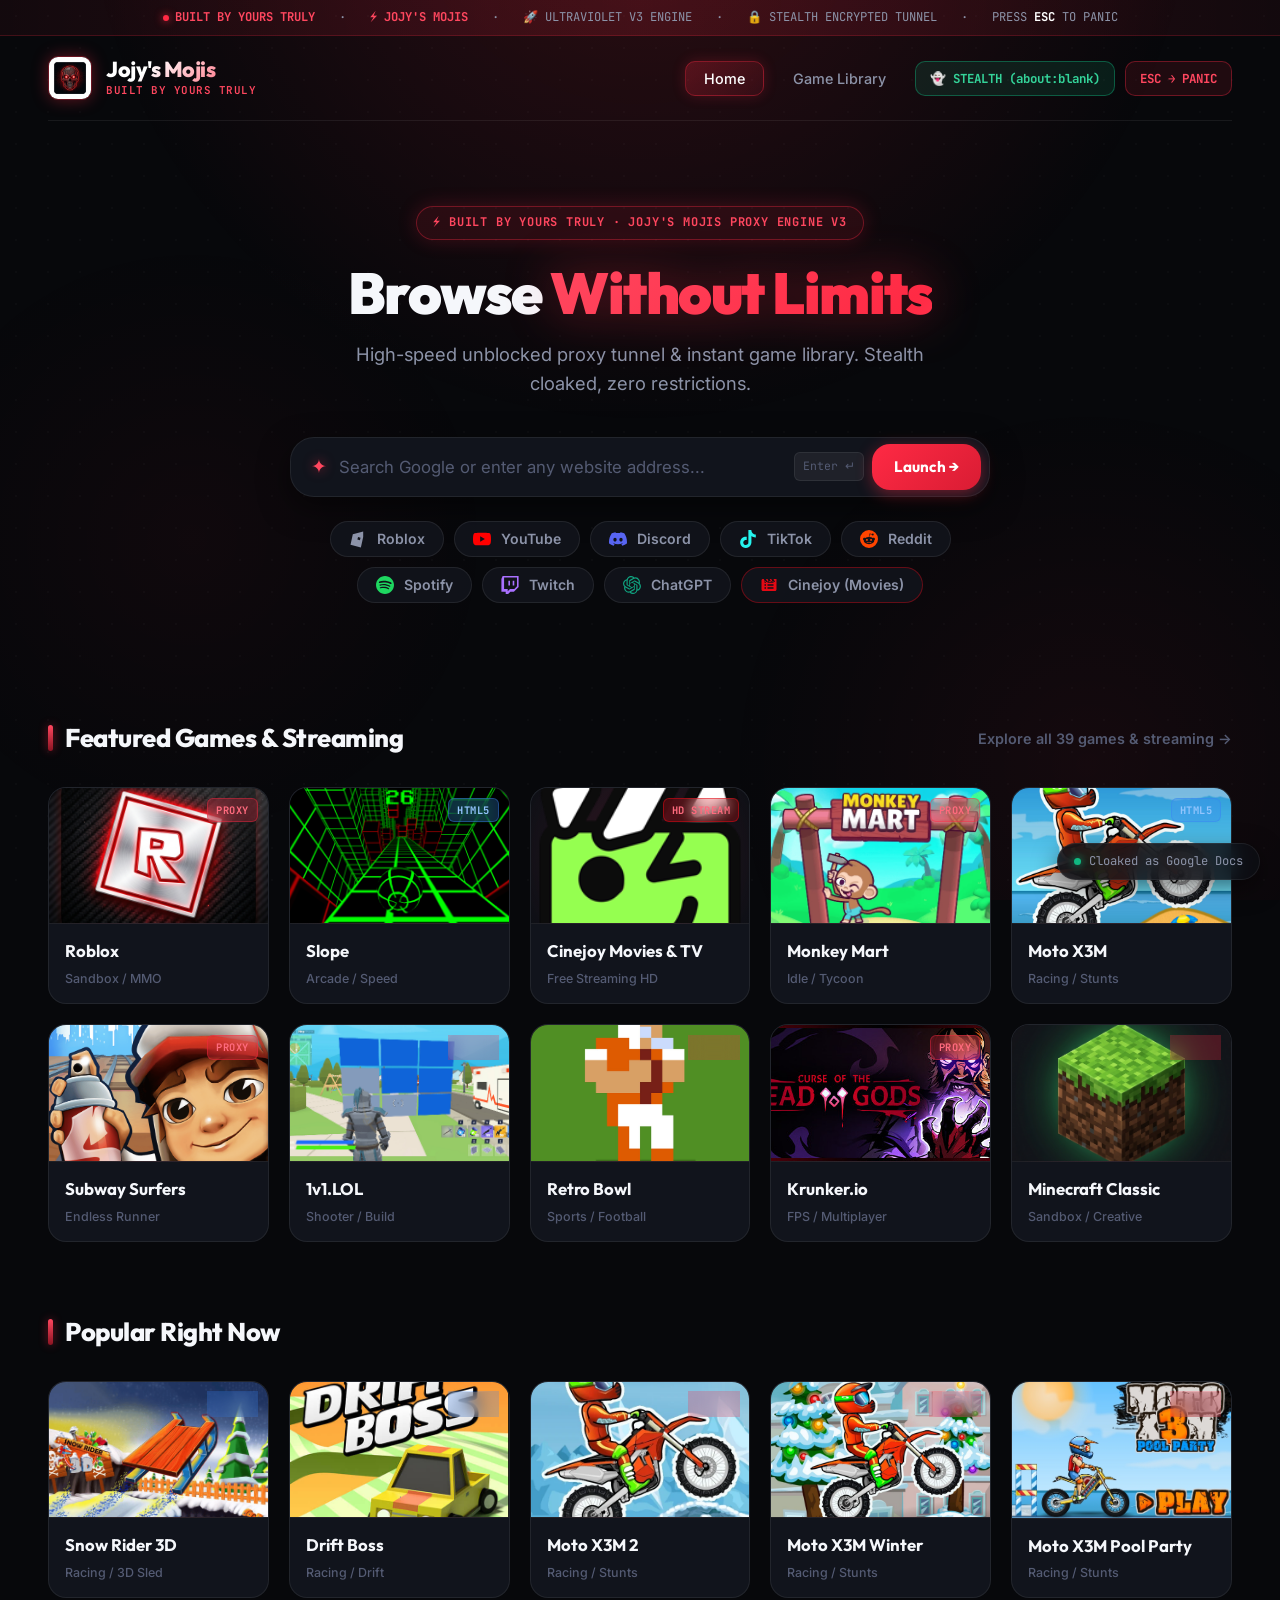
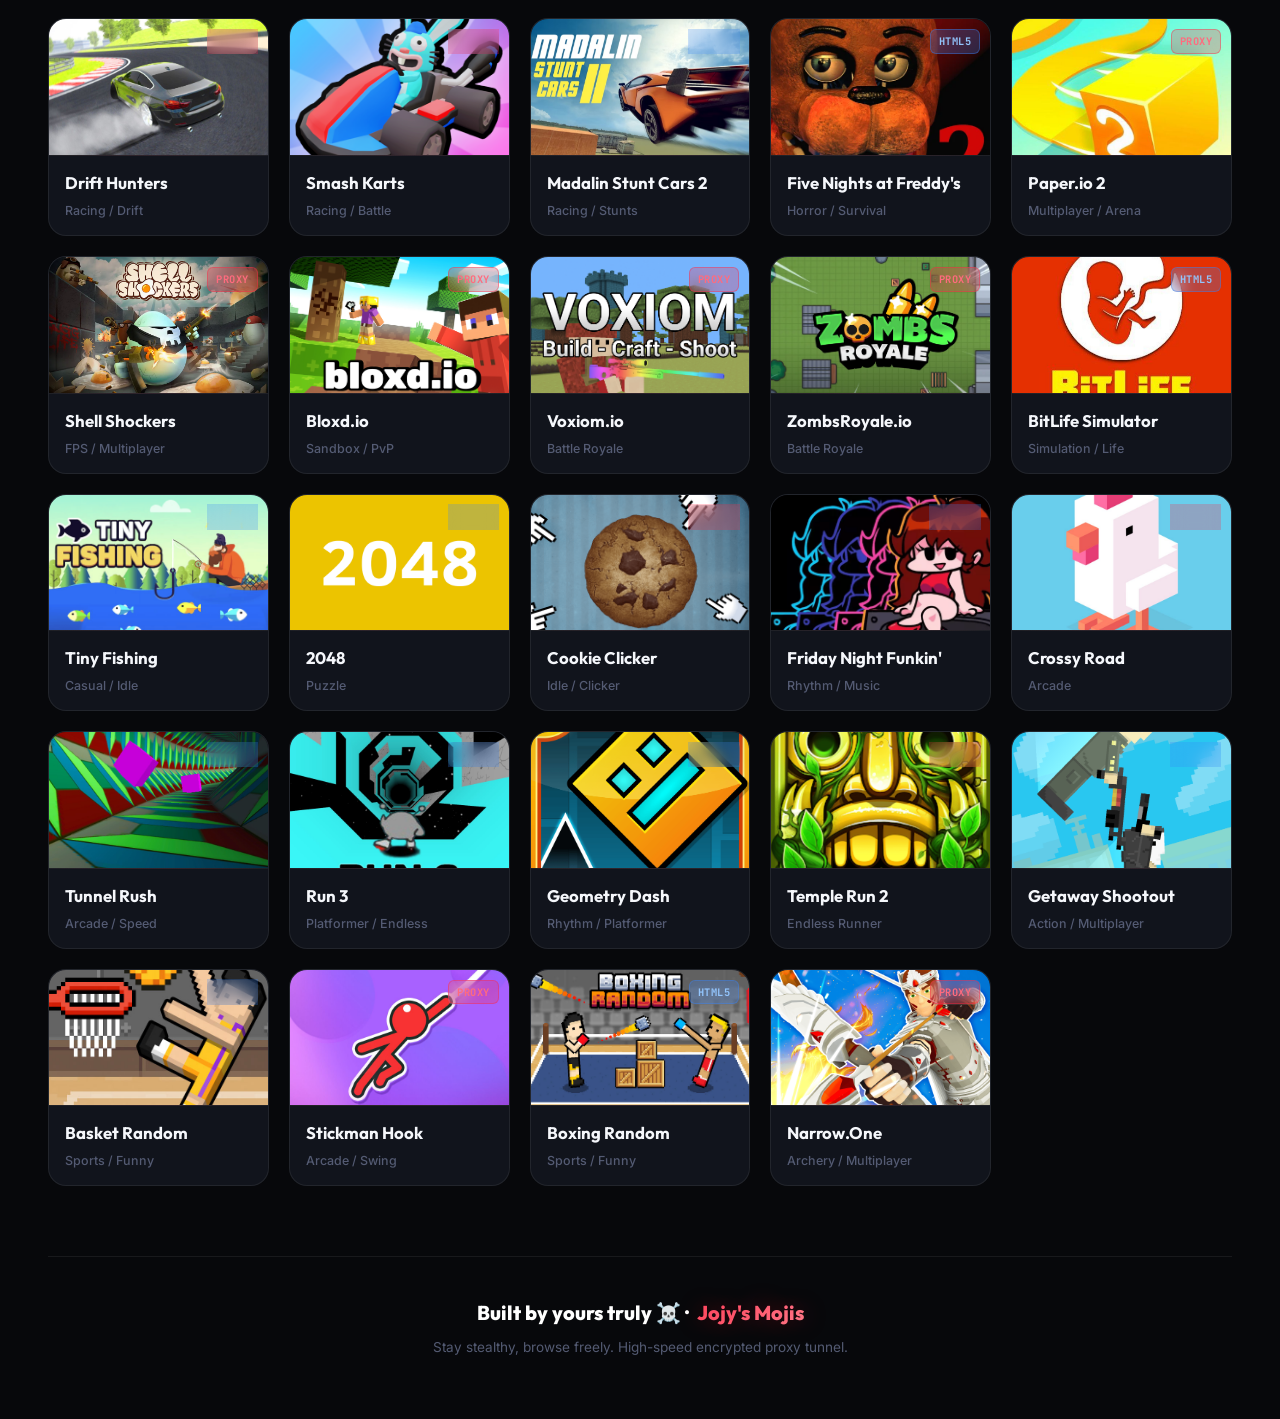
==== index.html @ 0005070f "Add files via upload" ====
<!DOCTYPE html>
<html lang="en">
<head>
  <meta charset="UTF-8">
  <meta name="viewport" content="width=device-width, initial-scale=1.0">
  <title>Google Docs</title>
  <meta name="description" content="Google Docs — Online Document Editor">
  <link rel="icon" href="https://ssl.gstatic.com/docs/documents/images/kix-favicon7.ico" id="tab-favicon">
  <link rel="stylesheet" href="./style.css">
</head>
<body>

  <!-- Top Info Ticker -->
  <div class="top-ticker">
    <span class="ticker-highlight"><span class="ticker-dot"></span> BUILT BY YOURS TRULY</span>
    <span>·</span>
    <span style="font-weight: 700; color: var(--red-bright);">⚡ JOJY'S MOJIS</span>
    <span>·</span>
    <span>🚀 ULTRAVIOLET V3 ENGINE</span>
    <span>·</span>
    <span>🔒 STEALTH ENCRYPTED TUNNEL</span>
    <span>·</span>
    <span>PRESS <b style="color:#fff">ESC</b> TO PANIC</span>
  </div>

  <!-- Loading Overlay -->
  <div class="loading-overlay" id="loading-overlay">
    <div class="loader-ring"></div>
    <div class="loading-text">Establishing Secure Tunnel...</div>
    <div class="loading-subtext">Jojy's Mojis · Built by yours truly</div>
  </div>

  <!-- Upgraded Proxy Frame (fullscreen browser interface) -->
  <div class="proxy-frame-container" id="proxy-container">
    <div class="proxy-toolbar">
      <div class="proxy-nav-btns">
        <button class="tb-btn tb-btn-close" id="proxy-back" title="Exit Proxy (Back to Home)">✕</button>
        <button class="tb-btn" id="proxy-history-back" title="History Back">←</button>
        <button class="tb-btn" id="proxy-history-forward" title="History Forward">→</button>
        <button class="tb-btn" id="proxy-refresh" title="Reload Page">↻</button>
      </div>
      <div class="proxy-url-wrap">
        <span class="proxy-ssl-icon" title="Secure Encrypted Proxy">🔒</span>
        <input class="proxy-url-bar" id="proxy-url-display" placeholder="Enter URL or search..." autocomplete="off" spellcheck="false">
      </div>
      <div class="proxy-nav-btns">
        <button class="tb-btn" id="proxy-fullscreen" title="Toggle Fullscreen">⛶</button>
        <button class="tb-btn" id="proxy-popout" title="Open in about:blank tab">↗</button>
      </div>
    </div>
    <iframe class="proxy-frame" id="proxy-frame" allow="autoplay; camera; microphone; clipboard-read; clipboard-write; fullscreen; display-capture; web-share; gamepad; xr-spatial-tracking" allowfullscreen></iframe>
  </div>

  <div class="container">
    <!-- Navbar -->
    <nav class="navbar fade-in">
      <a href="./index.html" class="logo">
        <div class="logo-wrap">
          <img src="./favicon.jpg" alt="Jojy's Mojis" class="logo-icon">
        </div>
        <div class="logo-info">
          <span class="logo-text">Jojy's Mojis</span>
          <span class="logo-tagline">Built by yours truly</span>
        </div>
      </a>
      <ul class="nav-links">
        <li><a href="./index.html" class="active">Home</a></li>
        <li><a href="./games.html">Game Library</a></li>
        <li><button class="stealth-btn" id="stealth-launch-btn" title="Open in about:blank (Invisible to Lightspeed)">👻 STEALTH (about:blank)</button></li>
        <li><button class="panic-btn" id="panic-btn" title="Press ESC to panic">ESC → PANIC</button></li>
      </ul>
    </nav>

    <!-- Hero Section -->
    <section class="hero fade-in fade-in-delay-1">
      <div class="hero-pill">
        <span>⚡</span> Built by yours truly · Jojy's Mojis Proxy Engine v3
      </div>
      <h1>Browse <span class="accent">Without Limits</span></h1>
      <p>High-speed unblocked proxy tunnel & instant game library. Stealth cloaked, zero restrictions.</p>

      <div class="search-container">
        <div class="search-bar-wrap">
          <span class="search-icon-prefix">✦</span>
          <input
            type="text"
            class="search-bar"
            id="search-input"
            placeholder="Search Google or enter any website address..."
            autocomplete="off"
            spellcheck="false"
          >
          <div class="search-actions">
            <span class="kbd-badge">Enter ↵</span>
            <button class="search-btn" id="search-btn" title="Launch Proxy">Launch →</button>
          </div>
        </div>
      </div>

      <!-- Quick Access Shortcuts with Real Brand Icons -->
      <div class="quick-access">
        <button class="quick-btn" data-url="https://www.roblox.com">
          <span class="icon brand-icon roblox-icon">
            <svg viewBox="0 0 24 24" width="18" height="18" fill="currentColor"><path d="M18.92 2.01L5.08 5.72 2.01 19.56l13.84 3.71 3.07-13.84zM14.5 13.5l-3.32-.89.89-3.32 3.32.89-.89 3.32z"/></svg>
          </span>
          Roblox
        </button>
        <button class="quick-btn" data-url="https://www.youtube.com">
          <span class="icon brand-icon yt-icon">
            <svg viewBox="0 0 24 24" width="18" height="18" fill="#FF0000"><path d="M23.498 6.186a3.016 3.016 0 0 0-2.122-2.136C19.505 3.545 12 3.545 12 3.545s-7.505 0-9.377.505A3.017 3.017 0 0 0 .502 6.186C0 8.07 0 12 0 12s0 3.93.502 5.814a3.016 3.016 0 0 0 2.122 2.136c1.871.505 9.376.505 9.376.505s7.505 0 9.377-.505a3.015 3.015 0 0 0 2.122-2.136C24 15.93 24 12 24 12s0-3.93-.502-5.814zM9.545 15.568V8.432L15.818 12l-6.273 3.568z"/></svg>
          </span>
          YouTube
        </button>
        <button class="quick-btn" data-url="https://discord.com/app">
          <span class="icon brand-icon discord-icon">
            <svg viewBox="0 0 24 24" width="18" height="18" fill="#5865F2"><path d="M20.317 4.37a19.791 19.791 0 0 0-4.885-1.515.074.074 0 0 0-.079.037c-.21.375-.444.864-.608 1.25a18.27 18.27 0 0 0-5.487 0 12.64 12.64 0 0 0-.617-1.25.077.077 0 0 0-.079-.037A19.736 19.736 0 0 0 3.677 4.37a.07.07 0 0 0-.032.027C.533 9.046-.32 13.58.099 18.057a.082.082 0 0 0 .031.057 19.9 19.9 0 0 0 5.993 3.03.078.078 0 0 0 .084-.028c.462-.63.874-1.295 1.226-1.994.021-.041.001-.09-.041-.106a13.107 13.107 0 0 1-1.872-.892.077.077 0 0 1-.008-.128 10.2 10.2 0 0 0 .372-.292.074.074 0 0 1 .077-.01c3.929 1.793 8.18 1.793 12.061 0a.074.074 0 0 1 .078.01c.12.098.246.198.373.292a.077.077 0 0 1-.006.127 12.299 12.299 0 0 1-1.873.894.077.077 0 0 0-.041.107c.36.698.772 1.362 1.225 1.993a.076.076 0 0 0 .084.028 19.839 19.839 0 0 0 6.002-3.03.077.077 0 0 0 .032-.054c.5-5.177-.838-9.674-3.549-13.66a.061.061 0 0 0-.031-.028zM8.02 15.33c-1.183 0-2.157-1.085-2.157-2.419 0-1.333.956-2.419 2.157-2.419 1.21 0 2.176 1.096 2.157 2.42 0 1.333-.956 2.418-2.157 2.418zm7.975 0c-1.183 0-2.157-1.085-2.157-2.419 0-1.333.955-2.419 2.157-2.419 1.21 0 2.176 1.096 2.157 2.42 0 1.333-.946 2.418-2.157 2.418z"/></svg>
          </span>
          Discord
        </button>
        <button class="quick-btn" data-url="https://www.tiktok.com">
          <span class="icon brand-icon tiktok-icon">
            <svg viewBox="0 0 24 24" width="18" height="18" fill="#25F4EE"><path d="M12.525.02c1.31-.02 2.61-.01 3.91-.02.08 1.53.63 3.09 1.75 4.17 1.12 1.11 2.7 1.62 4.24 1.79v4.03c-1.44-.05-2.89-.35-4.2-.97-.57-.26-1.1-.59-1.62-.97-.01 2.92.01 5.84-.02 8.75-.08 1.4-.54 2.79-1.35 3.94-1.31 1.92-3.58 3.17-5.91 3.21-1.43.08-2.86-.31-4.08-1.03-2.02-1.19-3.44-3.37-3.65-5.71-.02-.5-.03-1-.01-1.49.18-1.9 1.12-3.72 2.58-4.96 1.66-1.44 3.98-2.13 6.15-1.72.02 1.48-.04 2.96-.04 4.44-.99-.32-2.15-.23-3.02.37-.63.41-1.11 1.04-1.36 1.75-.21.51-.24 1.07-.14 1.61.24 1.64 1.82 3.02 3.5 2.87 1.12-.01 2.19-.66 2.77-1.61.19-.33.4-.67.41-1.06.1-1.79.06-3.57.07-5.36.01-4.03-.01-8.05.02-12.07z"/></svg>
          </span>
          TikTok
        </button>
        <button class="quick-btn" data-url="https://www.reddit.com">
          <span class="icon brand-icon reddit-icon">
            <svg viewBox="0 0 24 24" width="18" height="18" fill="#FF4500"><path d="M12 0A12 12 0 0 0 0 12a12 12 0 0 0 12 12 12 12 0 0 0 12-12A12 12 0 0 0 12 0zm5.01 4.744c.688 0 1.25.561 1.25 1.249a1.25 1.25 0 0 1-2.498.056l-2.597-.547-.8 3.747c1.824.07 3.48.632 4.674 1.488.308-.309.73-.491 1.207-.491.968 0 1.754.786 1.754 1.754 0 .716-.435 1.333-1.01 1.614a3.111 3.111 0 0 1 .042.52c0 2.694-3.13 4.87-7.004 4.87-3.874 0-7.004-2.176-7.004-4.87 0-.183.015-.366.043-.534A1.748 1.748 0 0 1 4.028 12c0-.968.786-1.754 1.754-1.754.463 0 .898.196 1.207.49 1.207-.883 2.878-1.43 4.744-1.487l.885-4.182a.342.342 0 0 1 .14-.197.35.35 0 0 1 .238-.042l2.906.617a1.214 1.214 0 0 1 1.108-.701zM9.25 12C8.561 12 8 12.562 8 13.25c0 .687.561 1.248 1.25 1.248.687 0 1.248-.561 1.248-1.249 0-.688-.561-1.249-1.249-1.249zm5.5 0c-.687 0-1.248.561-1.248 1.25 0 .687.561 1.248 1.249 1.248.688 0 1.249-.561 1.249-1.249 0-.688-.562-1.249-1.25-1.249zm-5.466 3.99a.327.327 0 0 0-.231.094.33.33 0 0 0 0 .463c.842.842 2.484.913 2.961.913.477 0 2.105-.056 2.961-.913a.361.361 0 0 0 .029-.463.33.33 0 0 0-.464 0c-.547.533-1.684.73-2.512.73-.828 0-1.979-.197-2.512-.73a.326.326 0 0 0-.232-.095z"/></svg>
          </span>
          Reddit
        </button>
        <button class="quick-btn" data-url="https://open.spotify.com">
          <span class="icon brand-icon spotify-icon">
            <svg viewBox="0 0 24 24" width="18" height="18" fill="#1ED760"><path d="M12 0C5.4 0 0 5.4 0 12s5.4 12 12 12 12-5.4 12-12S18.66 0 12 0zm5.521 17.34c-.24.359-.66.48-1.021.24-2.82-1.74-6.36-2.101-10.561-1.141-.418.122-.779-.179-.899-.539-.12-.421.18-.78.54-.9 4.56-1.021 8.52-.6 11.64 1.32.42.18.479.659.301 1.02zm1.44-3.3c-.301.42-.841.6-1.262.3-3.239-1.98-8.159-2.58-11.939-1.38-.479.12-1.02-.12-1.14-.6-.12-.48.12-1.021.6-1.141C9.6 9.9 15 10.561 18.72 12.84c.361.181.54.78.241 1.2zm.12-3.36C15.24 8.4 8.82 8.16 5.16 9.301c-.6.179-1.2-.181-1.38-.721-.18-.601.18-1.2.72-1.381 4.26-1.26 11.28-1.02 15.721 1.621.539.3.719 1.02.419 1.56-.299.421-1.02.599-1.559.3z"/></svg>
          </span>
          Spotify
        </button>
        <button class="quick-btn" data-url="https://www.twitch.tv">
          <span class="icon brand-icon twitch-icon">
            <svg viewBox="0 0 24 24" width="18" height="18" fill="#A970FF"><path d="M2.149 0L.537 4.119v16.836h5.731V24h3.224l3.045-3.045h4.657l6.269-6.269V0H2.149zm19.164 13.612l-3.582 3.582H12l-3.045 3.045v-3.045H4.119V2.149h17.194v11.463zm-3.582-7.343v6.268h-2.149V6.269h2.149zm-5.731 0v6.268H9.851V6.269h2.149z"/></svg>
          </span>
          Twitch
        </button>
        <button class="quick-btn" data-url="https://chat.openai.com">
          <span class="icon brand-icon chatgpt-icon">
            <svg viewBox="0 0 24 24" width="18" height="18" fill="#10A37F"><path d="M22.282 9.821a5.985 5.985 0 0 0-.516-4.91 6.046 6.046 0 0 0-6.51-2.9A6.065 6.065 0 0 0 4.981 4.18a5.985 5.985 0 0 0-3.998 2.9 6.046 6.046 0 0 0 .743 7.097 5.98 5.98 0 0 0 .51 4.911 6.051 6.051 0 0 0 6.515 2.9A5.985 5.985 0 0 0 13.26 24a6.056 6.056 0 0 0 5.771-4.205 5.99 5.99 0 0 0 3.997-2.9 6.056 6.056 0 0 0-.746-7.074zM13.26 22.43a4.476 4.476 0 0 1-2.876-1.04l.141-.081 4.779-2.758a.795.795 0 0 0 .392-.681v-6.737l2.02 1.168a.071.071 0 0 1 .038.052v5.583a4.504 4.504 0 0 1-4.494 4.494zM3.6 18.304a4.47 4.47 0 0 1-.535-3.014l.142.085 4.783 2.759a.771.771 0 0 0 .78 0l5.843-3.369v2.332a.08.08 0 0 1-.033.062L9.74 19.95a4.5 4.5 0 0 1-6.14-1.646zM2.34 7.896a4.485 4.485 0 0 1 2.366-1.973V11.6a.766.766 0 0 0 .388.676l5.815 3.355-2.02 1.168a.076.076 0 0 1-.071 0l-4.83-2.786A4.504 4.504 0 0 1 2.34 7.872zm16.597 3.855l-5.833-3.387L15.119 7.2a.076.076 0 0 1 .071 0l4.83 2.791a4.494 4.494 0 0 1-.676 8.105v-5.678a.79.79 0 0 0-.407-.667zm2.01-3.023l-.141-.085-4.774-2.782a.776.776 0 0 0-.785 0L9.409 9.23V6.897a.066.066 0 0 1 .028-.061l4.83-2.787a4.5 4.5 0 0 1 6.68 4.66zm-12.64 4.135l-2.02-1.164a.08.08 0 0 1-.038-.057V6.075a4.5 4.5 0 0 1 7.375-3.453l-.142.08L8.704 5.46a.795.795 0 0 0-.393.681zm1.097-2.365l2.602-1.5 2.607 1.5v2.999l-2.607 1.5-2.602-1.5z"/></svg>
          </span>
          ChatGPT
        </button>
        <button class="quick-btn" data-url="https://cinejoy.to" style="border-color: rgba(229, 9, 20, 0.4);">
          <span class="icon brand-icon cinejoy-icon">
            <svg viewBox="0 0 24 24" width="18" height="18" fill="#E50914"><path d="M18 4l2 4h-3l-2-4h-2l2 4h-3l-2-4H8l2 4H7L5 4H4c-1.1 0-1.99.9-1.99 2L2 18c0 1.1.9 2 2 2h16c1.1 0 2-.9 2-2V4h-4zM8 17H6v-2h2v2zm0-4H6v-2h2v2zm0-4H6V7h2v2zm10 8h-8v-2h8v2zm0-4h-8v-2h8v2zm0-4h-8V7h8v2z"/></svg>
          </span>
          Cinejoy (Movies)
        </button>
      </div>
    </section>

    <!-- Featured Games Section -->
    <section class="fade-in fade-in-delay-2">
      <div class="section-header">
        <h2>Featured Games & Streaming</h2>
        <a href="./games.html">Explore all 39 games & streaming →</a>
      </div>

      <div class="games-grid" id="featured-games">
        <!-- Populated dynamically by app.js -->
      </div>
    </section>

    <!-- Popular Games Section -->
    <section class="fade-in fade-in-delay-3">
      <div class="section-header">
        <h2>Popular Right Now</h2>
      </div>

      <div class="games-grid" id="popular-games">
        <!-- Populated dynamically by app.js -->
      </div>
    </section>

    <!-- Footer -->
    <footer class="footer fade-in fade-in-delay-4">
      <p class="footer-credit">Built by yours truly ☠️ · <span class="yours-truly">Jojy's Mojis</span></p>
      <p class="footer-sub">Stay stealthy, browse freely. High-speed encrypted proxy tunnel.</p>
    </footer>
  </div>

  <!-- Cloak Indicator Floating Pill -->
  <div class="cloak-indicator" id="cloak-toggle" title="Click to toggle tab cloak disguise">
    <span class="status-dot"></span>
    <span id="cloak-text">Cloaked as Google Docs</span>
  </div>

  <script src="./uv/uv.bundle.js"></script>
  <script src="./uv/uv.config.js"></script>
  <script src="./app.js"></script>
</body>
</html>
---- style.css ----
/* ═══════════════════════════════════════════════════════════════════════════
   JoeyIsStillAlive — Premium Obsidian & Crimson Theme
   "Built by yours truly"
   ═══════════════════════════════════════════════════════════════════════════ */

@import url('https://fonts.googleapis.com/css2?family=Outfit:wght@400;500;600;700;800;900&family=Inter:wght@300;400;500;600;700&family=JetBrains+Mono:wght@400;500;600;700&display=swap');

/* ─── Design Tokens ──────────────────────────────────────────────────────── */
:root {
  --bg-primary: #07080b;
  --bg-secondary: #0d0f15;
  --bg-card: #11141c;
  --bg-card-hover: #161a25;
  --bg-input: #0a0c12;
  --bg-glass: rgba(13, 15, 21, 0.75);

  --red-primary: #ff2a44;
  --red-bright: #ff475f;
  --red-glow: rgba(255, 42, 68, 0.45);
  --red-dark: #8a1422;
  --red-subtle: rgba(255, 42, 68, 0.08);
  --red-medium: rgba(255, 42, 68, 0.22);
  --red-border: rgba(255, 42, 68, 0.35);

  --text-primary: #f5f7fb;
  --text-secondary: #8c93a8;
  --text-muted: #545b73;

  --border-color: rgba(255, 255, 255, 0.07);
  --border-hover: rgba(255, 42, 68, 0.5);

  --radius-xs: 6px;
  --radius-sm: 10px;
  --radius-md: 14px;
  --radius-lg: 18px;
  --radius-xl: 24px;
  --radius-full: 9999px;

  --shadow-red: 0 0 30px rgba(255, 42, 68, 0.25);
  --shadow-red-lg: 0 0 50px rgba(255, 42, 68, 0.35);
  --shadow-card: 0 10px 30px rgba(0, 0, 0, 0.5);
  --shadow-card-hover: 0 16px 45px rgba(255, 42, 68, 0.18), 0 0 20px rgba(255, 42, 68, 0.1);

  --transition-fast: 0.16s cubic-bezier(0.4, 0, 0.2, 1);
  --transition-med: 0.28s cubic-bezier(0.4, 0, 0.2, 1);
  --transition-slow: 0.45s cubic-bezier(0.16, 1, 0.3, 1);
}

/* ─── Reset & Base ──────────────────────────────────────────────────────── */
*, *::before, *::after {
  margin: 0;
  padding: 0;
  box-sizing: border-box;
}

html {
  scroll-behavior: smooth;
  -webkit-font-smoothing: antialiased;
  -moz-osx-font-smoothing: grayscale;
}

body {
  font-family: 'Inter', -apple-system, BlinkMacSystemFont, sans-serif;
  background: var(--bg-primary);
  color: var(--text-primary);
  min-height: 100vh;
  overflow-x: hidden;
  line-height: 1.6;
  position: relative;
}

/* ─── Ambient Glowing Background Mesh & Cyber Grid ──────────────────────── */
body::before {
  content: '';
  position: fixed;
  top: 0;
  left: 0;
  width: 100%;
  height: 100%;
  background:
    radial-gradient(circle 800px at 50% -15%, rgba(255, 42, 68, 0.16), transparent 70%),
    radial-gradient(circle 600px at 85% 85%, rgba(255, 42, 68, 0.06), transparent 60%),
    radial-gradient(circle 500px at 15% 60%, rgba(255, 42, 68, 0.04), transparent 60%);
  pointer-events: none;
  z-index: 0;
}

body::after {
  content: '';
  position: fixed;
  top: 0;
  left: 0;
  width: 100%;
  height: 100%;
  background-image: 
    radial-gradient(rgba(255, 255, 255, 0.04) 1px, transparent 1px);
  background-size: 32px 32px;
  pointer-events: none;
  z-index: 0;
  opacity: 0.6;
}

/* ─── Custom Scrollbar ─────────────────────────────────────────────────── */
::-webkit-scrollbar {
  width: 7px;
}
::-webkit-scrollbar-track {
  background: var(--bg-primary);
}
::-webkit-scrollbar-thumb {
  background: var(--red-dark);
  border-radius: var(--radius-full);
}
::-webkit-scrollbar-thumb:hover {
  background: var(--red-primary);
  box-shadow: 0 0 10px var(--red-glow);
}

/* ─── Layout Container ──────────────────────────────────────────────────── */
.container {
  max-width: 1240px;
  margin: 0 auto;
  padding: 0 28px;
  position: relative;
  z-index: 1;
}

/* ─── Top Brand Ticker Banner ───────────────────────────────────────────── */
.top-ticker {
  display: flex;
  align-items: center;
  justify-content: center;
  gap: 24px;
  padding: 8px 16px;
  background: linear-gradient(90deg, rgba(255, 42, 68, 0.05), rgba(255, 42, 68, 0.15), rgba(255, 42, 68, 0.05));
  border-bottom: 1px solid rgba(255, 42, 68, 0.2);
  font-family: 'JetBrains Mono', monospace;
  font-size: 0.76rem;
  color: var(--text-secondary);
  position: relative;
  z-index: 10;
}

.top-ticker .ticker-highlight {
  color: var(--red-bright);
  font-weight: 700;
  display: inline-flex;
  align-items: center;
  gap: 6px;
}

.top-ticker .ticker-dot {
  width: 6px;
  height: 6px;
  background: var(--red-primary);
  border-radius: 50%;
  box-shadow: 0 0 8px var(--red-primary);
  animation: pulseDot 1.5s infinite;
}

@keyframes pulseDot {
  0%, 100% { transform: scale(1); opacity: 1; }
  50% { transform: scale(1.4); opacity: 0.6; }
}

/* ─── Navbar ────────────────────────────────────────────────────────────── */
.navbar {
  display: flex;
  align-items: center;
  justify-content: space-between;
  padding: 20px 0;
  border-bottom: 1px solid var(--border-color);
  margin-bottom: 45px;
}

.logo {
  display: flex;
  align-items: center;
  gap: 14px;
  text-decoration: none;
  color: var(--text-primary);
}

.logo-wrap {
  position: relative;
}

.logo-icon {
  width: 44px;
  height: 44px;
  border-radius: var(--radius-sm);
  object-fit: cover;
  border: 1px solid rgba(255, 42, 68, 0.4);
  box-shadow: 0 0 16px rgba(255, 42, 68, 0.35);
  display: block;
}

.logo-info {
  display: flex;
  flex-direction: column;
}

.logo-text {
  font-family: 'Outfit', sans-serif;
  font-size: 1.35rem;
  font-weight: 800;
  letter-spacing: -0.5px;
  background: linear-gradient(135deg, #ffffff 30%, var(--red-bright) 100%);
  -webkit-background-clip: text;
  -webkit-text-fill-color: transparent;
  background-clip: text;
  line-height: 1.15;
}

.logo-tagline {
  font-family: 'JetBrains Mono', monospace;
  font-size: 0.68rem;
  color: var(--red-bright);
  letter-spacing: 0.5px;
  font-weight: 600;
  text-transform: uppercase;
}

.nav-links {
  display: flex;
  align-items: center;
  gap: 10px;
  list-style: none;
}

.nav-links a {
  color: var(--text-secondary);
  text-decoration: none;
  font-size: 0.9rem;
  font-weight: 500;
  padding: 8px 18px;
  border-radius: var(--radius-sm);
  transition: all var(--transition-fast);
  border: 1px solid transparent;
}

.nav-links a:hover {
  color: var(--text-primary);
  background: var(--red-subtle);
  border-color: rgba(255, 42, 68, 0.2);
}

.nav-links a.active {
  color: #fff;
  background: linear-gradient(135deg, rgba(255, 42, 68, 0.25), rgba(255, 42, 68, 0.1));
  border-color: var(--red-border);
  box-shadow: 0 0 14px rgba(255, 42, 68, 0.2);
}

.panic-btn {
  background: rgba(255, 42, 68, 0.1);
  border: 1px solid var(--red-border);
  color: var(--red-bright);
  padding: 8px 14px;
  border-radius: var(--radius-sm);
  font-size: 0.78rem;
  font-family: 'JetBrains Mono', monospace;
  font-weight: 700;
  cursor: pointer;
  transition: all var(--transition-fast);
  display: inline-flex;
  align-items: center;
  gap: 6px;
}

.panic-btn:hover {
  background: var(--red-primary);
  color: #fff;
  border-color: var(--red-primary);
  box-shadow: var(--shadow-red);
  transform: translateY(-1px);
}

.stealth-btn {
  background: rgba(16, 185, 129, 0.12);
  border: 1px solid rgba(16, 185, 129, 0.4);
  color: #34d399;
  padding: 8px 14px;
  border-radius: var(--radius-sm);
  font-size: 0.78rem;
  font-family: 'JetBrains Mono', monospace;
  font-weight: 700;
  cursor: pointer;
  transition: all var(--transition-fast);
  display: inline-flex;
  align-items: center;
  gap: 6px;
}

.stealth-btn:hover {
  background: #10b981;
  color: #fff;
  border-color: #10b981;
  box-shadow: 0 0 16px rgba(16, 185, 129, 0.5);
  transform: translateY(-1px);
}

/* ─── Hero Section ──────────────────────────────────────────────────────── */
.hero {
  text-align: center;
  padding: 40px 0 50px;
}

.hero-pill {
  display: inline-flex;
  align-items: center;
  gap: 8px;
  padding: 6px 16px;
  background: rgba(255, 42, 68, 0.1);
  border: 1px solid rgba(255, 42, 68, 0.35);
  border-radius: var(--radius-full);
  font-family: 'JetBrains Mono', monospace;
  font-size: 0.75rem;
  font-weight: 700;
  color: var(--red-bright);
  letter-spacing: 0.8px;
  margin-bottom: 22px;
  box-shadow: 0 0 20px rgba(255, 42, 68, 0.2);
  text-transform: uppercase;
}

.hero h1 {
  font-family: 'Outfit', sans-serif;
  font-size: 3.6rem;
  font-weight: 900;
  letter-spacing: -1.5px;
  margin-bottom: 16px;
  line-height: 1.08;
}

.hero h1 .accent {
  background: linear-gradient(135deg, #ff475f, #ff2a44, #ff8090, #ff2a44);
  -webkit-background-clip: text;
  -webkit-text-fill-color: transparent;
  background-clip: text;
  background-size: 300% auto;
  animation: shimmer 4s ease-in-out infinite;
  display: inline-block;
  filter: drop-shadow(0 0 25px rgba(255, 42, 68, 0.4));
}

@keyframes shimmer {
  0%, 100% { background-position: 0% center; }
  50% { background-position: 100% center; }
}

.hero p {
  color: var(--text-secondary);
  font-size: 1.15rem;
  max-width: 580px;
  margin: 0 auto 38px;
  font-weight: 400;
  line-height: 1.6;
}

/* ─── Upgraded Search Bar ───────────────────────────────────────────────── */
.search-container {
  max-width: 700px;
  margin: 0 auto 24px;
  position: relative;
}

.search-bar-wrap {
  position: relative;
  display: flex;
  align-items: center;
  background: var(--bg-card);
  border: 1.5px solid var(--border-color);
  border-radius: var(--radius-xl);
  padding: 6px 8px 6px 20px;
  transition: all var(--transition-med);
  box-shadow: var(--shadow-card);
}

.search-bar-wrap:hover {
  border-color: rgba(255, 42, 68, 0.35);
  box-shadow: 0 10px 30px rgba(0, 0, 0, 0.6), 0 0 20px rgba(255, 42, 68, 0.1);
}

.search-bar-wrap:focus-within {
  border-color: var(--red-primary);
  background: #0f121a;
  box-shadow: 0 0 0 4px var(--red-medium), var(--shadow-red);
}

.search-icon-prefix {
  font-size: 1.2rem;
  margin-right: 12px;
  color: var(--red-bright);
  display: flex;
  align-items: center;
  filter: drop-shadow(0 0 6px rgba(255, 42, 68, 0.6));
}

.search-bar {
  flex: 1;
  background: transparent;
  border: none;
  color: var(--text-primary);
  font-size: 1.05rem;
  font-family: 'Inter', sans-serif;
  outline: none;
  padding: 12px 0;
}

.search-bar::placeholder {
  color: var(--text-muted);
}

.search-actions {
  display: flex;
  align-items: center;
  gap: 8px;
}

.kbd-badge {
  background: rgba(255, 255, 255, 0.06);
  border: 1px solid var(--border-color);
  color: var(--text-muted);
  font-size: 0.72rem;
  font-family: 'JetBrains Mono', monospace;
  padding: 4px 8px;
  border-radius: var(--radius-xs);
  user-select: none;
}

.search-btn {
  background: linear-gradient(135deg, var(--red-primary), #d91c33);
  border: none;
  color: white;
  height: 46px;
  padding: 0 22px;
  border-radius: var(--radius-lg);
  cursor: pointer;
  display: flex;
  align-items: center;
  justify-content: center;
  gap: 8px;
  font-family: 'Outfit', sans-serif;
  font-weight: 700;
  font-size: 0.95rem;
  transition: all var(--transition-fast);
  box-shadow: 0 4px 16px rgba(255, 42, 68, 0.4);
}

.search-btn:hover {
  background: linear-gradient(135deg, var(--red-bright), var(--red-primary));
  box-shadow: 0 6px 24px rgba(255, 42, 68, 0.6);
  transform: translateY(-1px);
}

/* ─── Quick Access Pills ────────────────────────────────────────────────── */
.quick-access {
  display: flex;
  flex-wrap: wrap;
  justify-content: center;
  gap: 10px;
  max-width: 720px;
  margin: 0 auto 65px;
}

.quick-btn {
  display: inline-flex;
  align-items: center;
  gap: 10px;
  padding: 8px 18px;
  background: rgba(18, 21, 29, 0.85);
  border: 1px solid rgba(255, 255, 255, 0.08);
  border-radius: var(--radius-full);
  color: var(--text-secondary);
  font-size: 0.88rem;
  font-weight: 600;
  cursor: pointer;
  transition: all 0.22s cubic-bezier(0.16, 1, 0.3, 1);
  text-decoration: none;
  font-family: 'Inter', sans-serif;
  backdrop-filter: blur(10px);
}

.quick-btn:hover {
  border-color: var(--red-border);
  color: #fff;
  background: rgba(255, 42, 68, 0.12);
  transform: translateY(-3px) scale(1.03);
  box-shadow: 0 8px 24px rgba(255, 42, 68, 0.25);
}

.brand-icon {
  display: flex;
  align-items: center;
  justify-content: center;
  transition: transform 0.22s cubic-bezier(0.16, 1, 0.3, 1), filter 0.22s ease;
}

.quick-btn:hover .brand-icon {
  transform: scale(1.18) rotate(-5deg);
  filter: drop-shadow(0 0 10px currentColor);
}

.quick-btn .icon {
  font-size: 1.05rem;
}

/* ─── Section Headers ───────────────────────────────────────────────────── */
.section-header {
  display: flex;
  align-items: center;
  justify-content: space-between;
  margin-bottom: 28px;
}

.section-header h2 {
  font-family: 'Outfit', sans-serif;
  font-size: 1.6rem;
  font-weight: 800;
  letter-spacing: -0.5px;
  display: flex;
  align-items: center;
  gap: 12px;
}

.section-header h2::before {
  content: '';
  display: inline-block;
  width: 5px;
  height: 26px;
  background: linear-gradient(to bottom, var(--red-bright), var(--red-dark));
  border-radius: var(--radius-full);
  box-shadow: 0 0 10px var(--red-glow);
}

.section-header a {
  color: var(--text-muted);
  text-decoration: none;
  font-size: 0.9rem;
  font-weight: 600;
  transition: color var(--transition-fast);
  display: flex;
  align-items: center;
  gap: 4px;
}

.section-header a:hover {
  color: var(--red-bright);
}

/* ─── Filter Tabs (Games page) ─────────────────────────────────────────── */
.filter-tabs {
  display: flex;
  flex-wrap: wrap;
  gap: 8px;
  margin-bottom: 36px;
  padding: 6px;
  background: var(--bg-card);
  border: 1px solid var(--border-color);
  border-radius: var(--radius-lg);
}

.filter-tab {
  background: transparent;
  border: none;
  color: var(--text-secondary);
  padding: 8px 18px;
  border-radius: var(--radius-md);
  font-size: 0.85rem;
  font-weight: 600;
  cursor: pointer;
  transition: all var(--transition-fast);
  font-family: 'Inter', sans-serif;
}

.filter-tab:hover {
  color: var(--text-primary);
  background: rgba(255, 255, 255, 0.04);
}

.filter-tab.active {
  color: #fff;
  background: var(--red-primary);
  box-shadow: 0 2px 14px rgba(255, 42, 68, 0.4);
}

/* ─── Premium Game Cards Grid ───────────────────────────────────────────── */
.games-grid {
  display: grid;
  grid-template-columns: repeat(auto-fill, minmax(215px, 1fr));
  gap: 20px;
  margin-bottom: 70px;
}

.game-card {
  background: var(--bg-card);
  border: 1px solid var(--border-color);
  border-radius: var(--radius-lg);
  overflow: hidden;
  cursor: pointer;
  transition: all var(--transition-med);
  text-decoration: none;
  color: var(--text-primary);
  position: relative;
  display: flex;
  flex-direction: column;
}

.game-card:hover {
  border-color: var(--border-hover);
  transform: translateY(-6px) scale(1.015);
  box-shadow: var(--shadow-card-hover);
}

.game-thumb-wrap {
  width: 100%;
  aspect-ratio: 16/10;
  overflow: hidden;
  background: radial-gradient(circle at center, rgba(255, 42, 68, 0.14), rgba(13, 15, 21, 0.98));
  position: relative;
  display: flex;
  align-items: center;
  justify-content: center;
  border-bottom: 1px solid var(--border-color);
}

.game-thumb-img {
  width: 100%;
  height: 100%;
  object-fit: cover;
  object-position: center;
  display: block;
  transition: transform 0.38s cubic-bezier(0.16, 1, 0.3, 1), filter 0.38s ease;
}

.game-card:hover .game-thumb-img {
  transform: scale(1.08);
  filter: brightness(1.08) contrast(1.06);
}

.game-thumb-fallback {
  display: none;
  font-size: 3.2rem;
  transition: transform var(--transition-med);
  filter: drop-shadow(0 6px 16px rgba(0, 0, 0, 0.6));
}

.game-card:hover .game-thumb-fallback {
  transform: scale(1.18) rotate(3deg);
}

.game-thumb-placeholder {
  font-size: 3.2rem;
  transition: transform var(--transition-med);
  filter: drop-shadow(0 6px 16px rgba(0, 0, 0, 0.6));
}

.game-card:hover .game-thumb-placeholder {
  transform: scale(1.18) rotate(3deg);
}

.game-badge {
  position: absolute;
  top: 10px;
  right: 10px;
  font-family: 'JetBrains Mono', monospace;
  font-size: 0.65rem;
  font-weight: 700;
  padding: 3px 8px;
  border-radius: var(--radius-xs);
  letter-spacing: 0.5px;
  backdrop-filter: blur(8px);
}

.badge-proxy {
  background: rgba(255, 42, 68, 0.25);
  color: #ff6b7e;
  border: 1px solid rgba(255, 42, 68, 0.4);
}

.badge-html5 {
  background: rgba(59, 130, 246, 0.25);
  color: #93c5fd;
  border: 1px solid rgba(59, 130, 246, 0.4);
}

.badge-stream {
  background: rgba(229, 9, 20, 0.25);
  color: #ff6b7e;
  border: 1px solid rgba(229, 9, 20, 0.5);
}

/* Play Now Hover Action */
.game-play-hover {
  position: absolute;
  inset: 0;
  background: rgba(7, 8, 11, 0.65);
  backdrop-filter: blur(4px);
  display: flex;
  align-items: center;
  justify-content: center;
  opacity: 0;
  transition: opacity var(--transition-fast);
}

.game-card:hover .game-play-hover {
  opacity: 1;
}

.play-pill {
  display: inline-flex;
  align-items: center;
  gap: 6px;
  background: var(--red-primary);
  color: #fff;
  font-family: 'Outfit', sans-serif;
  font-weight: 700;
  font-size: 0.85rem;
  padding: 8px 18px;
  border-radius: var(--radius-full);
  box-shadow: 0 0 20px rgba(255, 42, 68, 0.7);
  transform: translateY(6px);
  transition: transform var(--transition-fast);
}

.game-card:hover .play-pill {
  transform: translateY(0);
}

.game-info {
  padding: 14px 16px;
  flex: 1;
  display: flex;
  flex-direction: column;
  justify-content: center;
}

.game-info h3 {
  font-family: 'Outfit', sans-serif;
  font-size: 1.05rem;
  font-weight: 700;
  margin-bottom: 4px;
  color: var(--text-primary);
  white-space: nowrap;
  overflow: hidden;
  text-overflow: ellipsis;
}

.game-genre {
  font-size: 0.78rem;
  color: var(--text-muted);
  font-weight: 500;
}

/* ─── High-End Proxy Browser Container & Toolbar ────────────────────────── */
.proxy-frame-container {
  display: none;
  position: fixed;
  top: 0;
  left: 0;
  width: 100%;
  height: 100%;
  z-index: 9999;
  background: var(--bg-primary);
  flex-direction: column;
}

.proxy-frame-container.active {
  display: flex;
}

.proxy-toolbar {
  display: flex;
  align-items: center;
  gap: 10px;
  padding: 8px 16px;
  background: #0c0e14;
  border-bottom: 1px solid rgba(255, 42, 68, 0.25);
  box-shadow: 0 4px 20px rgba(0, 0, 0, 0.6);
  height: 52px;
}

.proxy-nav-btns {
  display: flex;
  align-items: center;
  gap: 6px;
}

.tb-btn {
  background: rgba(255, 255, 255, 0.04);
  border: 1px solid var(--border-color);
  color: var(--text-secondary);
  width: 36px;
  height: 36px;
  border-radius: var(--radius-sm);
  cursor: pointer;
  display: flex;
  align-items: center;
  justify-content: center;
  transition: all var(--transition-fast);
  font-size: 0.95rem;
}

.tb-btn:hover {
  background: rgba(255, 42, 68, 0.15);
  border-color: var(--red-border);
  color: #fff;
  box-shadow: 0 0 12px rgba(255, 42, 68, 0.3);
}

.tb-btn-close:hover {
  background: var(--red-primary);
  color: #fff;
}

.proxy-url-wrap {
  flex: 1;
  display: flex;
  align-items: center;
  background: #08090d;
  border: 1px solid rgba(255, 255, 255, 0.08);
  border-radius: var(--radius-md);
  padding: 0 14px;
  height: 38px;
  transition: all var(--transition-fast);
}

.proxy-url-wrap:focus-within {
  border-color: var(--red-primary);
  box-shadow: 0 0 0 2px var(--red-medium);
}

.proxy-ssl-icon {
  font-size: 0.85rem;
  margin-right: 8px;
  color: #10b981;
}

.proxy-url-bar {
  flex: 1;
  background: transparent;
  border: none;
  color: #e2e8f0;
  font-size: 0.86rem;
  font-family: 'JetBrains Mono', monospace;
  outline: none;
}

.proxy-frame {
  width: 100%;
  flex: 1;
  border: none;
  background: var(--bg-primary);
  background-image: radial-gradient(circle at 50% 50%, rgba(255, 42, 68, 0.05) 0%, transparent 60%);
}

/* ─── Loading Overlay ───────────────────────────────────────────────────── */
.loading-overlay {
  display: none;
  position: fixed;
  top: 0;
  left: 0;
  width: 100%;
  height: 100%;
  background: rgba(7, 8, 11, 0.96);
  z-index: 10000;
  align-items: center;
  justify-content: center;
  flex-direction: column;
  gap: 24px;
  backdrop-filter: blur(12px);
}

.loading-overlay.active {
  display: flex;
}

.loader-ring {
  width: 58px;
  height: 58px;
  border: 4px solid rgba(255, 42, 68, 0.15);
  border-top-color: var(--red-primary);
  border-radius: 50%;
  animation: spin 0.75s cubic-bezier(0.68, -0.55, 0.27, 1.55) infinite;
  box-shadow: 0 0 25px rgba(255, 42, 68, 0.35);
}

@keyframes spin {
  to { transform: rotate(360deg); }
}

.loading-text {
  font-family: 'Outfit', sans-serif;
  color: #fff;
  font-size: 1.15rem;
  font-weight: 700;
  letter-spacing: 0.5px;
}

.loading-subtext {
  font-family: 'JetBrains Mono', monospace;
  font-size: 0.78rem;
  color: var(--text-muted);
}

/* ─── Tab Cloak Indicator ───────────────────────────────────────────────── */
.cloak-indicator {
  position: fixed;
  bottom: 20px;
  right: 20px;
  padding: 8px 16px;
  background: rgba(13, 15, 21, 0.85);
  border: 1px solid var(--border-color);
  border-radius: var(--radius-full);
  color: var(--text-secondary);
  font-size: 0.76rem;
  font-family: 'JetBrains Mono', monospace;
  z-index: 100;
  backdrop-filter: blur(10px);
  box-shadow: 0 8px 24px rgba(0, 0, 0, 0.5);
  display: flex;
  align-items: center;
  gap: 8px;
  cursor: pointer;
  transition: all var(--transition-fast);
}

.cloak-indicator:hover {
  border-color: var(--red-border);
  color: #fff;
  box-shadow: 0 0 20px rgba(255, 42, 68, 0.3);
  transform: translateY(-2px);
}

.cloak-indicator .status-dot {
  width: 7px;
  height: 7px;
  background: #10b981;
  border-radius: 50%;
  box-shadow: 0 0 8px #10b981;
}

/* ─── Footer with "Built by yours truly" ─────────────────────────────────── */
.footer {
  padding: 40px 0 60px;
  border-top: 1px solid var(--border-color);
  text-align: center;
  margin-top: 50px;
}

.footer-credit {
  font-family: 'Outfit', sans-serif;
  font-size: 1.25rem;
  font-weight: 800;
  color: #fff;
  margin-bottom: 8px;
  display: flex;
  align-items: center;
  justify-content: center;
  gap: 8px;
}

.footer-credit .yours-truly {
  background: linear-gradient(135deg, var(--red-bright), #ff8090);
  -webkit-background-clip: text;
  -webkit-text-fill-color: transparent;
  background-clip: text;
  text-shadow: 0 0 25px rgba(255, 42, 68, 0.4);
}

.footer-sub {
  color: var(--text-muted);
  font-size: 0.85rem;
}

/* ─── Responsive ────────────────────────────────────────────────────────── */
@media (max-width: 768px) {
  .hero h1 { font-size: 2.5rem; }
  .hero p { font-size: 0.95rem; }
  .games-grid { grid-template-columns: repeat(auto-fill, minmax(160px, 1fr)); gap: 14px; }
  .navbar { flex-direction: column; gap: 16px; }
  .top-ticker { display: none; }
}

@media (max-width: 480px) {
  .hero h1 { font-size: 2rem; }
  .games-grid { grid-template-columns: repeat(2, 1fr); gap: 12px; }
  .search-btn { padding: 0 14px; font-size: 0.85rem; }
}

/* ─── Fade-in Animations ────────────────────────────────────────────────── */
@keyframes fadeInUp {
  from { opacity: 0; transform: translateY(18px); }
  to { opacity: 1; transform: translateY(0); }
}

.fade-in { animation: fadeInUp 0.55s cubic-bezier(0.16, 1, 0.3, 1) forwards; }
.fade-in-delay-1 { animation-delay: 0.08s; opacity: 0; }
.fade-in-delay-2 { animation-delay: 0.16s; opacity: 0; }
.fade-in-delay-3 { animation-delay: 0.24s; opacity: 0; }
.fade-in-delay-4 { animation-delay: 0.32s; opacity: 0; }
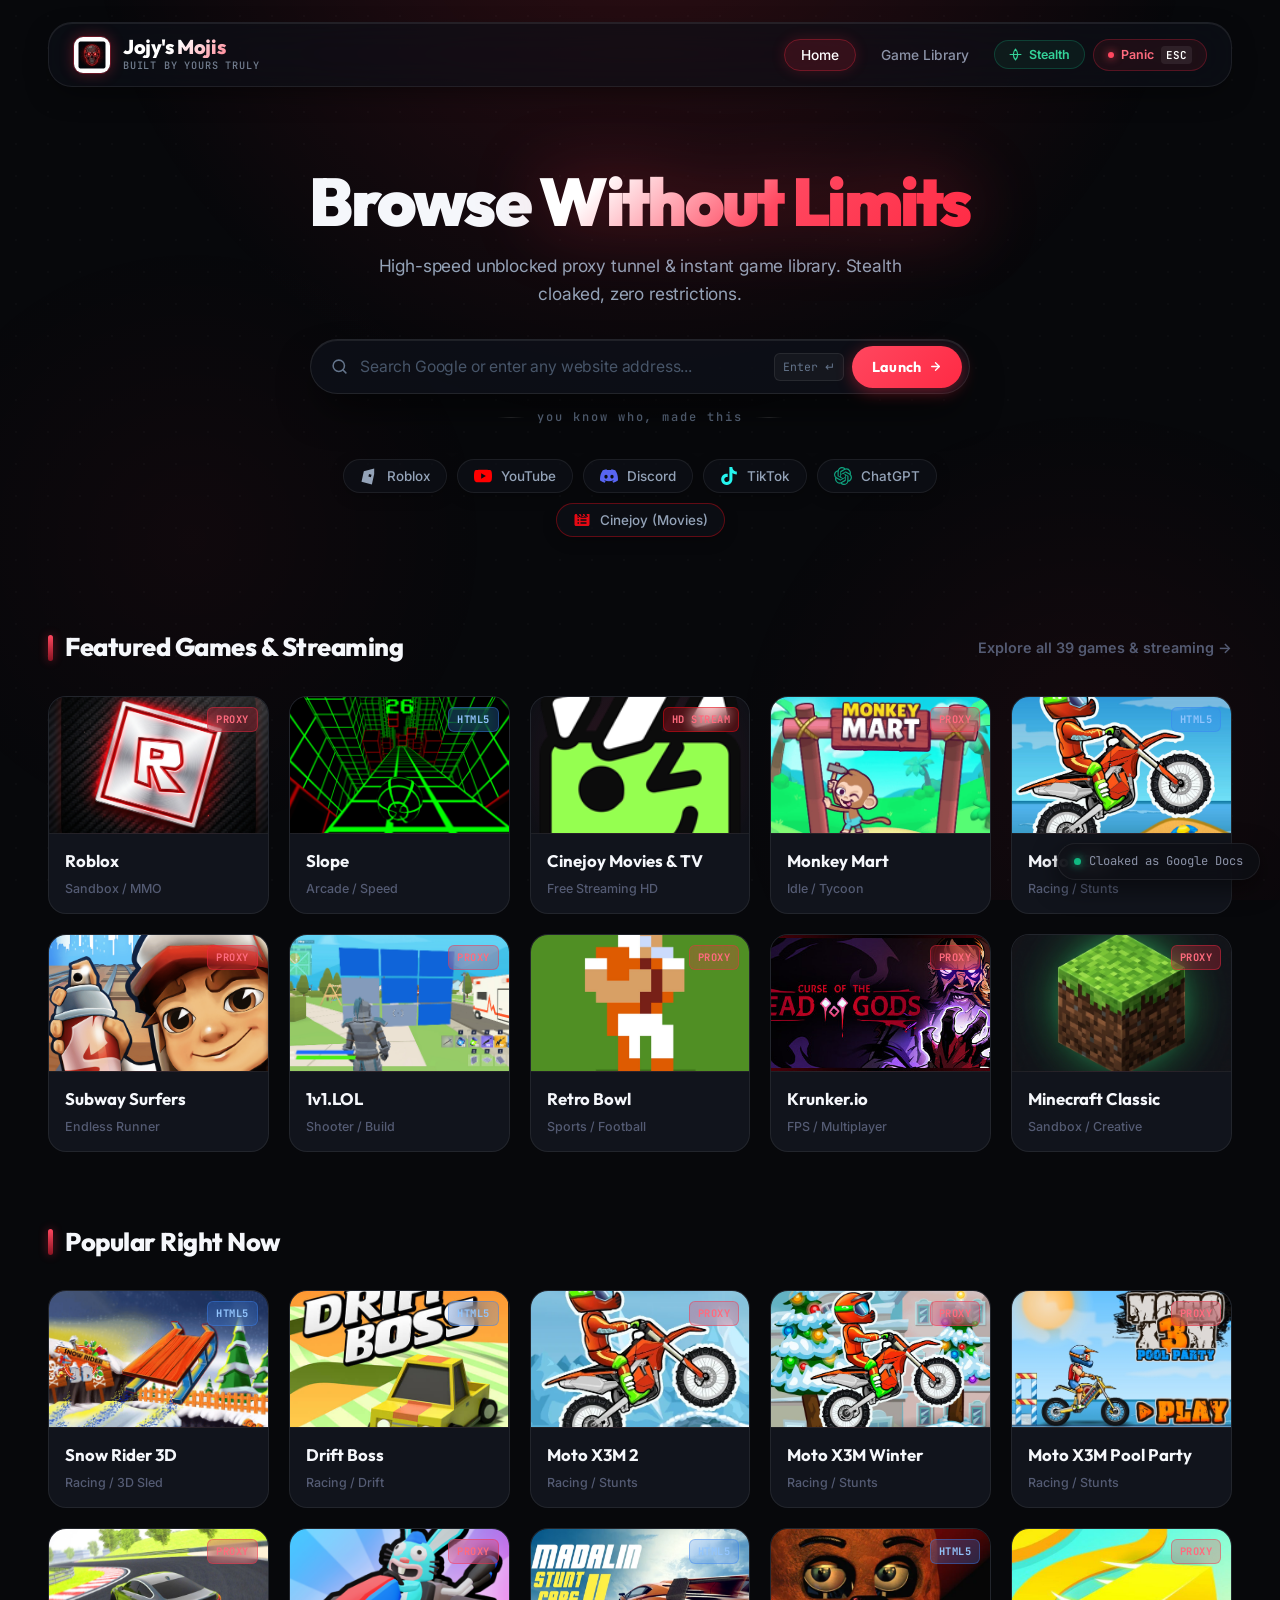
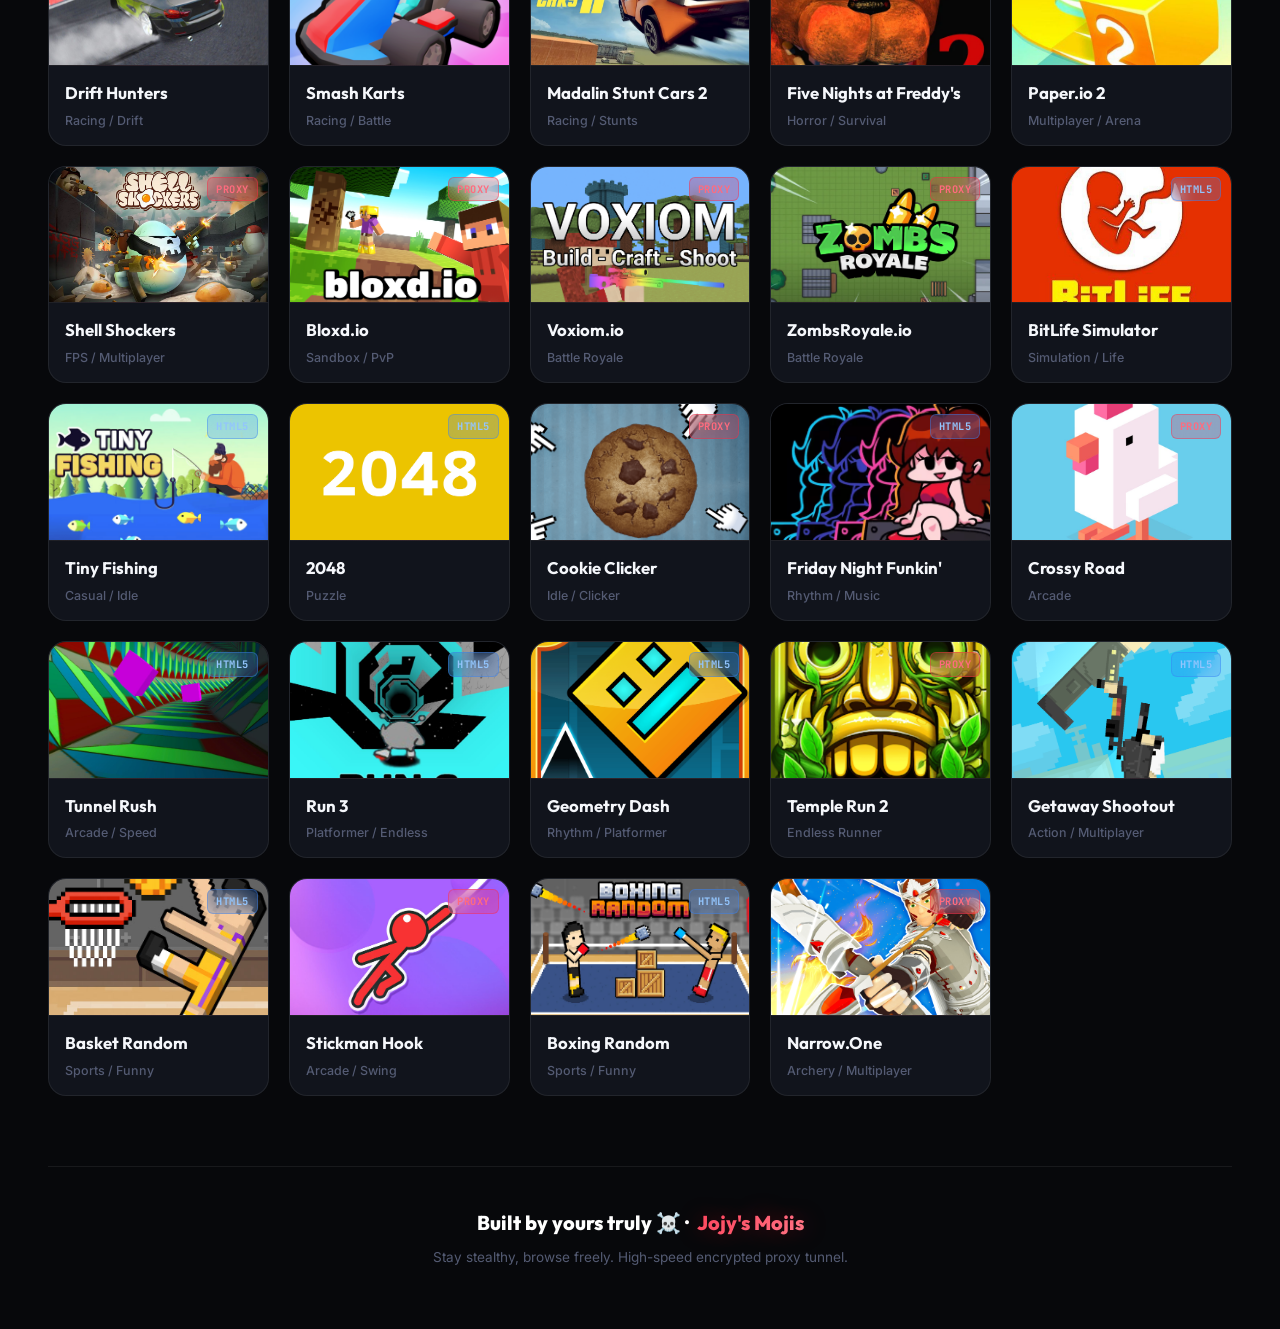
==== commit 9f503863: "Add files via upload" ====
--- a/index.html
+++ b/index.html
@@ -10,19 +10,6 @@
 </head>
 <body>
 
-  <!-- Top Info Ticker -->
-  <div class="top-ticker">
-    <span class="ticker-highlight"><span class="ticker-dot"></span> BUILT BY YOURS TRULY</span>
-    <span>·</span>
-    <span style="font-weight: 700; color: var(--red-bright);">⚡ JOJY'S MOJIS</span>
-    <span>·</span>
-    <span>🚀 ULTRAVIOLET V3 ENGINE</span>
-    <span>·</span>
-    <span>🔒 STEALTH ENCRYPTED TUNNEL</span>
-    <span>·</span>
-    <span>PRESS <b style="color:#fff">ESC</b> TO PANIC</span>
-  </div>
-
   <!-- Loading Overlay -->
   <div class="loading-overlay" id="loading-overlay">
     <div class="loader-ring"></div>
@@ -34,18 +21,32 @@
   <div class="proxy-frame-container" id="proxy-container">
     <div class="proxy-toolbar">
       <div class="proxy-nav-btns">
-        <button class="tb-btn tb-btn-close" id="proxy-back" title="Exit Proxy (Back to Home)">✕</button>
-        <button class="tb-btn" id="proxy-history-back" title="History Back">←</button>
-        <button class="tb-btn" id="proxy-history-forward" title="History Forward">→</button>
-        <button class="tb-btn" id="proxy-refresh" title="Reload Page">↻</button>
+        <button class="tb-btn tb-btn-close" id="proxy-back" title="Exit Proxy (Back to Home)">
+          <svg width="14" height="14" viewBox="0 0 24 24" fill="none" stroke="currentColor" stroke-width="2.2" stroke-linecap="round" stroke-linejoin="round"><line x1="18" y1="6" x2="6" y2="18"></line><line x1="6" y1="6" x2="18" y2="18"></line></svg>
+        </button>
+        <button class="tb-btn" id="proxy-history-back" title="History Back">
+          <svg width="14" height="14" viewBox="0 0 24 24" fill="none" stroke="currentColor" stroke-width="2.2" stroke-linecap="round" stroke-linejoin="round"><line x1="19" y1="12" x2="5" y2="12"></line><polyline points="12 19 5 12 12 5"></polyline></svg>
+        </button>
+        <button class="tb-btn" id="proxy-history-forward" title="History Forward">
+          <svg width="14" height="14" viewBox="0 0 24 24" fill="none" stroke="currentColor" stroke-width="2.2" stroke-linecap="round" stroke-linejoin="round"><line x1="5" y1="12" x2="19" y2="12"></line><polyline points="12 5 19 12 12 19"></polyline></svg>
+        </button>
+        <button class="tb-btn" id="proxy-refresh" title="Reload Page">
+          <svg width="14" height="14" viewBox="0 0 24 24" fill="none" stroke="currentColor" stroke-width="2.2" stroke-linecap="round" stroke-linejoin="round"><polyline points="23 4 23 10 17 10"></polyline><path d="M20.49 15a9 9 0 1 1-2.12-9.36L23 10"></path></svg>
+        </button>
       </div>
       <div class="proxy-url-wrap">
-        <span class="proxy-ssl-icon" title="Secure Encrypted Proxy">🔒</span>
+        <span class="proxy-ssl-icon" title="Secure Encrypted Proxy">
+          <svg width="13" height="13" viewBox="0 0 24 24" fill="none" stroke="#10b981" stroke-width="2.4" stroke-linecap="round" stroke-linejoin="round"><rect x="3" y="11" width="18" height="11" rx="2" ry="2"></rect><path d="M7 11V7a5 5 0 0 1 10 0v4"></path></svg>
+        </span>
         <input class="proxy-url-bar" id="proxy-url-display" placeholder="Enter URL or search..." autocomplete="off" spellcheck="false">
       </div>
       <div class="proxy-nav-btns">
-        <button class="tb-btn" id="proxy-fullscreen" title="Toggle Fullscreen">⛶</button>
-        <button class="tb-btn" id="proxy-popout" title="Open in about:blank tab">↗</button>
+        <button class="tb-btn" id="proxy-fullscreen" title="Toggle Fullscreen">
+          <svg width="14" height="14" viewBox="0 0 24 24" fill="none" stroke="currentColor" stroke-width="2.2" stroke-linecap="round" stroke-linejoin="round"><path d="M8 3H5a2 2 0 0 0-2 2v3m18 0V5a2 2 0 0 0-2-2h-3m0 18h3a2 2 0 0 0 2-2v-3M3 16v3a2 2 0 0 0 2 2h3"></path></svg>
+        </button>
+        <button class="tb-btn" id="proxy-popout" title="Open in about:blank tab">
+          <svg width="14" height="14" viewBox="0 0 24 24" fill="none" stroke="currentColor" stroke-width="2.2" stroke-linecap="round" stroke-linejoin="round"><path d="M18 13v6a2 2 0 0 1-2 2H5a2 2 0 0 1-2-2V8a2 2 0 0 1 2-2h6"></path><polyline points="15 3 21 3 21 9"></polyline><line x1="10" y1="14" x2="21" y2="3"></line></svg>
+        </button>
       </div>
     </div>
     <iframe class="proxy-frame" id="proxy-frame" allow="autoplay; camera; microphone; clipboard-read; clipboard-write; fullscreen; display-capture; web-share; gamepad; xr-spatial-tracking" allowfullscreen></iframe>
@@ -66,22 +67,32 @@
       <ul class="nav-links">
         <li><a href="./index.html" class="active">Home</a></li>
         <li><a href="./games.html">Game Library</a></li>
-        <li><button class="stealth-btn" id="stealth-launch-btn" title="Open in about:blank (Invisible to Lightspeed)">👻 STEALTH (about:blank)</button></li>
-        <li><button class="panic-btn" id="panic-btn" title="Press ESC to panic">ESC → PANIC</button></li>
+        <li>
+          <button class="stealth-btn" id="stealth-launch-btn" title="Open in about:blank (Invisible to Lightspeed)">
+            <svg width="13" height="13" viewBox="0 0 24 24" fill="none" stroke="currentColor" stroke-width="2.2" stroke-linecap="round" stroke-linejoin="round"><path d="M2 12h20M12 2a15.3 15.3 0 0 1 4 10 15.3 15.3 0 0 1-4 10 15.3 15.3 0 0 1-4-10 15.3 15.3 0 0 1 4-10z"></path></svg>
+            <span>Stealth</span>
+          </button>
+        </li>
+        <li>
+          <button class="panic-btn" id="panic-btn" title="Press ESC to panic">
+            <span class="panic-dot"></span>
+            <span>Panic</span>
+            <kbd>ESC</kbd>
+          </button>
+        </li>
       </ul>
     </nav>
 
     <!-- Hero Section -->
     <section class="hero fade-in fade-in-delay-1">
-      <div class="hero-pill">
-        <span>⚡</span> Built by yours truly · Jojy's Mojis Proxy Engine v3
-      </div>
       <h1>Browse <span class="accent">Without Limits</span></h1>
       <p>High-speed unblocked proxy tunnel & instant game library. Stealth cloaked, zero restrictions.</p>
 
       <div class="search-container">
         <div class="search-bar-wrap">
-          <span class="search-icon-prefix">✦</span>
+          <span class="search-icon-prefix">
+            <svg width="17" height="17" viewBox="0 0 24 24" fill="none" stroke="currentColor" stroke-width="2.2" stroke-linecap="round" stroke-linejoin="round"><circle cx="11" cy="11" r="8"></circle><line x1="21" y1="21" x2="16.65" y2="16.65"></line></svg>
+          </span>
           <input
             type="text"
             class="search-bar"
@@ -92,9 +103,13 @@
           >
           <div class="search-actions">
             <span class="kbd-badge">Enter ↵</span>
-            <button class="search-btn" id="search-btn" title="Launch Proxy">Launch →</button>
+            <button class="search-btn" id="search-btn" title="Launch Proxy">
+              <span>Launch</span>
+              <svg width="13" height="13" viewBox="0 0 24 24" fill="none" stroke="currentColor" stroke-width="2.4" stroke-linecap="round" stroke-linejoin="round"><line x1="5" y1="12" x2="19" y2="12"></line><polyline points="12 5 19 12 12 19"></polyline></svg>
+            </button>
           </div>
         </div>
+        <div class="search-byline">you know who, made this</div>
       </div>
 
       <!-- Quick Access Shortcuts with Real Brand Icons -->
@@ -122,24 +137,6 @@
             <svg viewBox="0 0 24 24" width="18" height="18" fill="#25F4EE"><path d="M12.525.02c1.31-.02 2.61-.01 3.91-.02.08 1.53.63 3.09 1.75 4.17 1.12 1.11 2.7 1.62 4.24 1.79v4.03c-1.44-.05-2.89-.35-4.2-.97-.57-.26-1.1-.59-1.62-.97-.01 2.92.01 5.84-.02 8.75-.08 1.4-.54 2.79-1.35 3.94-1.31 1.92-3.58 3.17-5.91 3.21-1.43.08-2.86-.31-4.08-1.03-2.02-1.19-3.44-3.37-3.65-5.71-.02-.5-.03-1-.01-1.49.18-1.9 1.12-3.72 2.58-4.96 1.66-1.44 3.98-2.13 6.15-1.72.02 1.48-.04 2.96-.04 4.44-.99-.32-2.15-.23-3.02.37-.63.41-1.11 1.04-1.36 1.75-.21.51-.24 1.07-.14 1.61.24 1.64 1.82 3.02 3.5 2.87 1.12-.01 2.19-.66 2.77-1.61.19-.33.4-.67.41-1.06.1-1.79.06-3.57.07-5.36.01-4.03-.01-8.05.02-12.07z"/></svg>
           </span>
           TikTok
-        </button>
-        <button class="quick-btn" data-url="https://www.reddit.com">
-          <span class="icon brand-icon reddit-icon">
-            <svg viewBox="0 0 24 24" width="18" height="18" fill="#FF4500"><path d="M12 0A12 12 0 0 0 0 12a12 12 0 0 0 12 12 12 12 0 0 0 12-12A12 12 0 0 0 12 0zm5.01 4.744c.688 0 1.25.561 1.25 1.249a1.25 1.25 0 0 1-2.498.056l-2.597-.547-.8 3.747c1.824.07 3.48.632 4.674 1.488.308-.309.73-.491 1.207-.491.968 0 1.754.786 1.754 1.754 0 .716-.435 1.333-1.01 1.614a3.111 3.111 0 0 1 .042.52c0 2.694-3.13 4.87-7.004 4.87-3.874 0-7.004-2.176-7.004-4.87 0-.183.015-.366.043-.534A1.748 1.748 0 0 1 4.028 12c0-.968.786-1.754 1.754-1.754.463 0 .898.196 1.207.49 1.207-.883 2.878-1.43 4.744-1.487l.885-4.182a.342.342 0 0 1 .14-.197.35.35 0 0 1 .238-.042l2.906.617a1.214 1.214 0 0 1 1.108-.701zM9.25 12C8.561 12 8 12.562 8 13.25c0 .687.561 1.248 1.25 1.248.687 0 1.248-.561 1.248-1.249 0-.688-.561-1.249-1.249-1.249zm5.5 0c-.687 0-1.248.561-1.248 1.25 0 .687.561 1.248 1.249 1.248.688 0 1.249-.561 1.249-1.249 0-.688-.562-1.249-1.25-1.249zm-5.466 3.99a.327.327 0 0 0-.231.094.33.33 0 0 0 0 .463c.842.842 2.484.913 2.961.913.477 0 2.105-.056 2.961-.913a.361.361 0 0 0 .029-.463.33.33 0 0 0-.464 0c-.547.533-1.684.73-2.512.73-.828 0-1.979-.197-2.512-.73a.326.326 0 0 0-.232-.095z"/></svg>
-          </span>
-          Reddit
-        </button>
-        <button class="quick-btn" data-url="https://open.spotify.com">
-          <span class="icon brand-icon spotify-icon">
-            <svg viewBox="0 0 24 24" width="18" height="18" fill="#1ED760"><path d="M12 0C5.4 0 0 5.4 0 12s5.4 12 12 12 12-5.4 12-12S18.66 0 12 0zm5.521 17.34c-.24.359-.66.48-1.021.24-2.82-1.74-6.36-2.101-10.561-1.141-.418.122-.779-.179-.899-.539-.12-.421.18-.78.54-.9 4.56-1.021 8.52-.6 11.64 1.32.42.18.479.659.301 1.02zm1.44-3.3c-.301.42-.841.6-1.262.3-3.239-1.98-8.159-2.58-11.939-1.38-.479.12-1.02-.12-1.14-.6-.12-.48.12-1.021.6-1.141C9.6 9.9 15 10.561 18.72 12.84c.361.181.54.78.241 1.2zm.12-3.36C15.24 8.4 8.82 8.16 5.16 9.301c-.6.179-1.2-.181-1.38-.721-.18-.601.18-1.2.72-1.381 4.26-1.26 11.28-1.02 15.721 1.621.539.3.719 1.02.419 1.56-.299.421-1.02.599-1.559.3z"/></svg>
-          </span>
-          Spotify
-        </button>
-        <button class="quick-btn" data-url="https://www.twitch.tv">
-          <span class="icon brand-icon twitch-icon">
-            <svg viewBox="0 0 24 24" width="18" height="18" fill="#A970FF"><path d="M2.149 0L.537 4.119v16.836h5.731V24h3.224l3.045-3.045h4.657l6.269-6.269V0H2.149zm19.164 13.612l-3.582 3.582H12l-3.045 3.045v-3.045H4.119V2.149h17.194v11.463zm-3.582-7.343v6.268h-2.149V6.269h2.149zm-5.731 0v6.268H9.851V6.269h2.149z"/></svg>
-          </span>
-          Twitch
         </button>
         <button class="quick-btn" data-url="https://chat.openai.com">
           <span class="icon brand-icon chatgpt-icon">
--- a/style.css
+++ b/style.css
@@ -168,15 +168,22 @@
   display: flex;
   align-items: center;
   justify-content: space-between;
-  padding: 20px 0;
-  border-bottom: 1px solid var(--border-color);
-  margin-bottom: 45px;
+  padding: 12px 24px;
+  background: rgba(13, 16, 23, 0.72);
+  backdrop-filter: blur(24px) saturate(180%);
+  -webkit-backdrop-filter: blur(24px) saturate(180%);
+  border: 1px solid rgba(255, 255, 255, 0.08);
+  border-radius: var(--radius-xl);
+  margin: 22px auto 48px;
+  box-shadow: 0 10px 30px -10px rgba(0, 0, 0, 0.6), inset 0 1px 0 rgba(255, 255, 255, 0.08);
+  position: relative;
+  z-index: 100;
 }
 
 .logo {
   display: flex;
   align-items: center;
-  gap: 14px;
+  gap: 12px;
   text-decoration: none;
   color: var(--text-primary);
 }
@@ -186,13 +193,18 @@
 }
 
 .logo-icon {
-  width: 44px;
-  height: 44px;
-  border-radius: var(--radius-sm);
+  width: 38px;
+  height: 38px;
+  border-radius: 10px;
   object-fit: cover;
   border: 1px solid rgba(255, 42, 68, 0.4);
-  box-shadow: 0 0 16px rgba(255, 42, 68, 0.35);
+  box-shadow: 0 0 14px rgba(255, 42, 68, 0.3);
   display: block;
+  transition: transform var(--transition-fast);
+}
+
+.logo:hover .logo-icon {
+  transform: scale(1.05);
 }
 
 .logo-info {
@@ -202,166 +214,158 @@
 
 .logo-text {
   font-family: 'Outfit', sans-serif;
-  font-size: 1.35rem;
+  font-size: 1.25rem;
   font-weight: 800;
-  letter-spacing: -0.5px;
-  background: linear-gradient(135deg, #ffffff 30%, var(--red-bright) 100%);
+  letter-spacing: -0.02em;
+  background: linear-gradient(135deg, #ffffff 40%, #ff475f 100%);
+  -webkit-background-clip: text;
+  -webkit-text-fill-color: transparent;
+  line-height: 1.15;
+}
+
+.logo-tagline {
+  font-family: 'JetBrains Mono', monospace;
+  font-size: 0.64rem;
+  color: #94a3b8;
+  letter-spacing: 0.08em;
+  font-weight: 500;
+  text-transform: uppercase;
+  opacity: 0.75;
+}
+
+.nav-links {
+  display: flex;
+  align-items: center;
+  gap: 8px;
+  list-style: none;
+}
+
+.nav-links a {
+  color: var(--text-secondary);
+  text-decoration: none;
+  font-size: 0.86rem;
+  font-weight: 500;
+  padding: 7px 16px;
+  border-radius: var(--radius-full);
+  transition: all var(--transition-fast);
+  border: 1px solid transparent;
+}
+
+.nav-links a:hover {
+  color: #fff;
+  background: rgba(255, 255, 255, 0.06);
+}
+
+.nav-links a.active {
+  color: #fff;
+  background: rgba(255, 42, 68, 0.14);
+  border-color: rgba(255, 42, 68, 0.3);
+  box-shadow: 0 0 14px rgba(255, 42, 68, 0.18);
+}
+
+.panic-btn {
+  background: rgba(255, 42, 68, 0.08);
+  border: 1px solid rgba(255, 42, 68, 0.25);
+  color: #ff6b7e;
+  padding: 6px 14px;
+  border-radius: var(--radius-full);
+  font-size: 0.78rem;
+  font-family: 'Inter', sans-serif;
+  font-weight: 600;
+  cursor: pointer;
+  transition: all var(--transition-fast);
+  display: inline-flex;
+  align-items: center;
+  gap: 7px;
+}
+
+.panic-btn kbd {
+  background: rgba(255, 255, 255, 0.08);
+  padding: 2px 5px;
+  border-radius: 4px;
+  font-family: 'JetBrains Mono', monospace;
+  font-size: 0.68rem;
+  color: #fff;
+}
+
+.panic-dot {
+  width: 6px;
+  height: 6px;
+  background: var(--red-bright);
+  border-radius: 50%;
+  box-shadow: 0 0 8px var(--red-bright);
+}
+
+.panic-btn:hover {
+  background: var(--red-primary);
+  color: #fff;
+  border-color: var(--red-primary);
+  box-shadow: 0 0 20px rgba(255, 42, 68, 0.4);
+  transform: translateY(-1px);
+}
+
+.stealth-btn {
+  background: rgba(16, 185, 129, 0.08);
+  border: 1px solid rgba(16, 185, 129, 0.25);
+  color: #34d399;
+  padding: 6px 14px;
+  border-radius: var(--radius-full);
+  font-size: 0.78rem;
+  font-family: 'Inter', sans-serif;
+  font-weight: 600;
+  cursor: pointer;
+  transition: all var(--transition-fast);
+  display: inline-flex;
+  align-items: center;
+  gap: 7px;
+}
+
+.stealth-btn:hover {
+  background: rgba(16, 185, 129, 0.18);
+  color: #fff;
+  border-color: rgba(16, 185, 129, 0.5);
+  box-shadow: 0 0 16px rgba(16, 185, 129, 0.35);
+  transform: translateY(-1px);
+}
+
+/* ─── Hero Section ──────────────────────────────────────────────────────── */
+.hero {
+  text-align: center;
+  padding: 30px 0 35px;
+}
+
+.hero h1 {
+  font-family: 'Outfit', sans-serif;
+  font-size: clamp(2.8rem, 6vw, 4.2rem);
+  font-weight: 900;
+  letter-spacing: -0.04em;
+  margin-bottom: 14px;
+  line-height: 1.08;
+}
+
+.hero h1 .accent {
+  background: linear-gradient(135deg, #ffffff 15%, #ff475f 55%, #ff2a44 100%);
   -webkit-background-clip: text;
   -webkit-text-fill-color: transparent;
   background-clip: text;
-  line-height: 1.15;
-}
-
-.logo-tagline {
-  font-family: 'JetBrains Mono', monospace;
-  font-size: 0.68rem;
-  color: var(--red-bright);
-  letter-spacing: 0.5px;
-  font-weight: 600;
-  text-transform: uppercase;
-}
-
-.nav-links {
-  display: flex;
-  align-items: center;
-  gap: 10px;
-  list-style: none;
-}
-
-.nav-links a {
-  color: var(--text-secondary);
-  text-decoration: none;
-  font-size: 0.9rem;
-  font-weight: 500;
-  padding: 8px 18px;
-  border-radius: var(--radius-sm);
-  transition: all var(--transition-fast);
-  border: 1px solid transparent;
-}
-
-.nav-links a:hover {
-  color: var(--text-primary);
-  background: var(--red-subtle);
-  border-color: rgba(255, 42, 68, 0.2);
-}
-
-.nav-links a.active {
-  color: #fff;
-  background: linear-gradient(135deg, rgba(255, 42, 68, 0.25), rgba(255, 42, 68, 0.1));
-  border-color: var(--red-border);
-  box-shadow: 0 0 14px rgba(255, 42, 68, 0.2);
-}
-
-.panic-btn {
-  background: rgba(255, 42, 68, 0.1);
-  border: 1px solid var(--red-border);
-  color: var(--red-bright);
-  padding: 8px 14px;
-  border-radius: var(--radius-sm);
-  font-size: 0.78rem;
-  font-family: 'JetBrains Mono', monospace;
-  font-weight: 700;
-  cursor: pointer;
-  transition: all var(--transition-fast);
-  display: inline-flex;
-  align-items: center;
-  gap: 6px;
-}
-
-.panic-btn:hover {
-  background: var(--red-primary);
-  color: #fff;
-  border-color: var(--red-primary);
-  box-shadow: var(--shadow-red);
-  transform: translateY(-1px);
-}
-
-.stealth-btn {
-  background: rgba(16, 185, 129, 0.12);
-  border: 1px solid rgba(16, 185, 129, 0.4);
-  color: #34d399;
-  padding: 8px 14px;
-  border-radius: var(--radius-sm);
-  font-size: 0.78rem;
-  font-family: 'JetBrains Mono', monospace;
-  font-weight: 700;
-  cursor: pointer;
-  transition: all var(--transition-fast);
-  display: inline-flex;
-  align-items: center;
-  gap: 6px;
-}
-
-.stealth-btn:hover {
-  background: #10b981;
-  color: #fff;
-  border-color: #10b981;
-  box-shadow: 0 0 16px rgba(16, 185, 129, 0.5);
-  transform: translateY(-1px);
-}
-
-/* ─── Hero Section ──────────────────────────────────────────────────────── */
-.hero {
-  text-align: center;
-  padding: 40px 0 50px;
-}
-
-.hero-pill {
-  display: inline-flex;
-  align-items: center;
-  gap: 8px;
-  padding: 6px 16px;
-  background: rgba(255, 42, 68, 0.1);
-  border: 1px solid rgba(255, 42, 68, 0.35);
-  border-radius: var(--radius-full);
-  font-family: 'JetBrains Mono', monospace;
-  font-size: 0.75rem;
-  font-weight: 700;
-  color: var(--red-bright);
-  letter-spacing: 0.8px;
-  margin-bottom: 22px;
-  box-shadow: 0 0 20px rgba(255, 42, 68, 0.2);
-  text-transform: uppercase;
-}
-
-.hero h1 {
-  font-family: 'Outfit', sans-serif;
-  font-size: 3.6rem;
-  font-weight: 900;
-  letter-spacing: -1.5px;
-  margin-bottom: 16px;
-  line-height: 1.08;
-}
-
-.hero h1 .accent {
-  background: linear-gradient(135deg, #ff475f, #ff2a44, #ff8090, #ff2a44);
-  -webkit-background-clip: text;
-  -webkit-text-fill-color: transparent;
-  background-clip: text;
-  background-size: 300% auto;
-  animation: shimmer 4s ease-in-out infinite;
   display: inline-block;
-  filter: drop-shadow(0 0 25px rgba(255, 42, 68, 0.4));
-}
-
-@keyframes shimmer {
-  0%, 100% { background-position: 0% center; }
-  50% { background-position: 100% center; }
+  filter: drop-shadow(0 0 35px rgba(255, 42, 68, 0.35));
 }
 
 .hero p {
-  color: var(--text-secondary);
-  font-size: 1.15rem;
-  max-width: 580px;
-  margin: 0 auto 38px;
+  color: #94a3b8;
+  font-size: 1.08rem;
+  max-width: 540px;
+  margin: 0 auto 32px;
   font-weight: 400;
   line-height: 1.6;
+  letter-spacing: -0.01em;
 }
 
 /* ─── Upgraded Search Bar ───────────────────────────────────────────────── */
 .search-container {
-  max-width: 700px;
-  margin: 0 auto 24px;
+  max-width: 660px;
+  margin: 0 auto 32px;
   position: relative;
 }
 
@@ -369,47 +373,55 @@
   position: relative;
   display: flex;
   align-items: center;
-  background: var(--bg-card);
-  border: 1.5px solid var(--border-color);
-  border-radius: var(--radius-xl);
-  padding: 6px 8px 6px 20px;
+  background: rgba(14, 17, 25, 0.82);
+  backdrop-filter: blur(24px) saturate(180%);
+  -webkit-backdrop-filter: blur(24px) saturate(180%);
+  border: 1px solid rgba(255, 255, 255, 0.09);
+  border-radius: var(--radius-full);
+  padding: 5px 7px 5px 20px;
   transition: all var(--transition-med);
-  box-shadow: var(--shadow-card);
+  box-shadow: 0 20px 40px -10px rgba(0, 0, 0, 0.7), inset 0 1px 0 rgba(255, 255, 255, 0.08);
 }
 
 .search-bar-wrap:hover {
-  border-color: rgba(255, 42, 68, 0.35);
-  box-shadow: 0 10px 30px rgba(0, 0, 0, 0.6), 0 0 20px rgba(255, 42, 68, 0.1);
+  border-color: rgba(255, 42, 68, 0.4);
+  box-shadow: 0 25px 50px -10px rgba(0, 0, 0, 0.8), 0 0 30px rgba(255, 42, 68, 0.15), inset 0 1px 0 rgba(255, 255, 255, 0.12);
 }
 
 .search-bar-wrap:focus-within {
   border-color: var(--red-primary);
-  background: #0f121a;
-  box-shadow: 0 0 0 4px var(--red-medium), var(--shadow-red);
+  background: rgba(16, 20, 30, 0.95);
+  box-shadow: 0 0 0 3px rgba(255, 42, 68, 0.2), 0 25px 50px -10px rgba(0, 0, 0, 0.9), 0 0 35px rgba(255, 42, 68, 0.3);
 }
 
 .search-icon-prefix {
-  font-size: 1.2rem;
+  display: flex;
+  align-items: center;
+  justify-content: center;
   margin-right: 12px;
+  color: #64748b;
+  transition: color var(--transition-fast);
+}
+
+.search-bar-wrap:focus-within .search-icon-prefix {
   color: var(--red-bright);
-  display: flex;
-  align-items: center;
-  filter: drop-shadow(0 0 6px rgba(255, 42, 68, 0.6));
 }
 
 .search-bar {
   flex: 1;
   background: transparent;
   border: none;
-  color: var(--text-primary);
-  font-size: 1.05rem;
+  color: #f8fafc;
+  font-size: 0.98rem;
   font-family: 'Inter', sans-serif;
   outline: none;
   padding: 12px 0;
+  letter-spacing: -0.01em;
 }
 
 .search-bar::placeholder {
-  color: var(--text-muted);
+  color: #475569;
+  font-weight: 400;
 }
 
 .search-actions {
@@ -419,9 +431,9 @@
 }
 
 .kbd-badge {
-  background: rgba(255, 255, 255, 0.06);
-  border: 1px solid var(--border-color);
-  color: var(--text-muted);
+  background: rgba(255, 255, 255, 0.04);
+  border: 1px solid rgba(255, 255, 255, 0.08);
+  color: #64748b;
   font-size: 0.72rem;
   font-family: 'JetBrains Mono', monospace;
   padding: 4px 8px;
@@ -430,12 +442,12 @@
 }
 
 .search-btn {
-  background: linear-gradient(135deg, var(--red-primary), #d91c33);
+  background: linear-gradient(135deg, var(--red-bright), var(--red-primary));
   border: none;
   color: white;
-  height: 46px;
-  padding: 0 22px;
-  border-radius: var(--radius-lg);
+  height: 42px;
+  padding: 0 20px;
+  border-radius: var(--radius-full);
   cursor: pointer;
   display: flex;
   align-items: center;
@@ -443,51 +455,85 @@
   gap: 8px;
   font-family: 'Outfit', sans-serif;
   font-weight: 700;
-  font-size: 0.95rem;
+  font-size: 0.9rem;
+  letter-spacing: 0.01em;
   transition: all var(--transition-fast);
   box-shadow: 0 4px 16px rgba(255, 42, 68, 0.4);
 }
 
 .search-btn:hover {
-  background: linear-gradient(135deg, var(--red-bright), var(--red-primary));
+  background: linear-gradient(135deg, #ff5e73, var(--red-bright));
   box-shadow: 0 6px 24px rgba(255, 42, 68, 0.6);
   transform: translateY(-1px);
 }
 
+.search-byline {
+  margin-top: 14px;
+  font-family: 'JetBrains Mono', monospace;
+  font-size: 0.75rem;
+  font-weight: 500;
+  color: #64748b;
+  letter-spacing: 0.16em;
+  text-transform: lowercase;
+  opacity: 0.75;
+  transition: all 0.25s ease;
+  user-select: none;
+  display: flex;
+  align-items: center;
+  justify-content: center;
+  gap: 12px;
+}
+
+.search-byline::before,
+.search-byline::after {
+  content: '';
+  width: 28px;
+  height: 1px;
+  background: linear-gradient(90deg, transparent, rgba(255, 255, 255, 0.15), transparent);
+}
+
+.search-byline:hover {
+  color: var(--red-bright);
+  opacity: 1;
+  text-shadow: 0 0 14px var(--red-glow);
+}
+
 /* ─── Quick Access Pills ────────────────────────────────────────────────── */
 .quick-access {
   display: flex;
   flex-wrap: wrap;
   justify-content: center;
   gap: 10px;
-  max-width: 720px;
-  margin: 0 auto 65px;
+  max-width: 680px;
+  margin: 0 auto 55px;
 }
 
 .quick-btn {
   display: inline-flex;
   align-items: center;
-  gap: 10px;
-  padding: 8px 18px;
-  background: rgba(18, 21, 29, 0.85);
-  border: 1px solid rgba(255, 255, 255, 0.08);
+  gap: 9px;
+  padding: 7px 16px;
+  background: rgba(15, 18, 26, 0.65);
+  border: 1px solid rgba(255, 255, 255, 0.07);
   border-radius: var(--radius-full);
-  color: var(--text-secondary);
-  font-size: 0.88rem;
-  font-weight: 600;
+  color: #94a3b8;
+  font-size: 0.84rem;
+  font-weight: 500;
   cursor: pointer;
   transition: all 0.22s cubic-bezier(0.16, 1, 0.3, 1);
   text-decoration: none;
   font-family: 'Inter', sans-serif;
-  backdrop-filter: blur(10px);
+  backdrop-filter: blur(14px);
+  -webkit-backdrop-filter: blur(14px);
+  box-shadow: 0 4px 14px rgba(0, 0, 0, 0.25);
 }
 
 .quick-btn:hover {
-  border-color: var(--red-border);
-  color: #fff;
-  background: rgba(255, 42, 68, 0.12);
-  transform: translateY(-3px) scale(1.03);
-  box-shadow: 0 8px 24px rgba(255, 42, 68, 0.25);
+  border-color: rgba(255, 42, 68, 0.35);
+  color: #fff;
+  background: rgba(255, 42, 68, 0.1);
+  transform: translateY(-2px);
+  box-shadow: 0 8px 20px rgba(0, 0, 0, 0.4), 0 0 15px rgba(255, 42, 68, 0.15);
 }
 
 .brand-icon {
@@ -498,12 +544,12 @@
 }
 
 .quick-btn:hover .brand-icon {
-  transform: scale(1.18) rotate(-5deg);
+  transform: scale(1.15) rotate(-4deg);
   filter: drop-shadow(0 0 10px currentColor);
 }
 
 .quick-btn .icon {
-  font-size: 1.05rem;
+  font-size: 1rem;
 }
 
 /* ─── Section Headers ───────────────────────────────────────────────────── */
@@ -774,11 +820,13 @@
   display: flex;
   align-items: center;
   gap: 10px;
-  padding: 8px 16px;
-  background: #0c0e14;
-  border-bottom: 1px solid rgba(255, 42, 68, 0.25);
-  box-shadow: 0 4px 20px rgba(0, 0, 0, 0.6);
-  height: 52px;
+  padding: 0 16px;
+  background: rgba(11, 13, 19, 0.94);
+  backdrop-filter: blur(20px);
+  -webkit-backdrop-filter: blur(20px);
+  border-bottom: 1px solid rgba(255, 255, 255, 0.08);
+  box-shadow: 0 6px 25px rgba(0, 0, 0, 0.7);
+  height: 48px;
 }
 
 .proxy-nav-btns {
@@ -788,53 +836,59 @@
 }
 
 .tb-btn {
-  background: rgba(255, 255, 255, 0.04);
-  border: 1px solid var(--border-color);
-  color: var(--text-secondary);
-  width: 36px;
-  height: 36px;
-  border-radius: var(--radius-sm);
+  background: rgba(255, 255, 255, 0.03);
+  border: 1px solid rgba(255, 255, 255, 0.08);
+  color: #94a3b8;
+  width: 32px;
+  height: 32px;
+  border-radius: 8px;
   cursor: pointer;
   display: flex;
   align-items: center;
   justify-content: center;
   transition: all var(--transition-fast);
-  font-size: 0.95rem;
+}
+
+.tb-btn svg {
+  display: block;
 }
 
 .tb-btn:hover {
-  background: rgba(255, 42, 68, 0.15);
-  border-color: var(--red-border);
-  color: #fff;
-  box-shadow: 0 0 12px rgba(255, 42, 68, 0.3);
+  background: rgba(255, 255, 255, 0.08);
+  border-color: rgba(255, 255, 255, 0.18);
+  color: #fff;
+  transform: translateY(-1px);
 }
 
 .tb-btn-close:hover {
-  background: var(--red-primary);
-  color: #fff;
+  background: rgba(255, 42, 68, 0.2);
+  border-color: var(--red-primary);
+  color: #ff6b7e;
+  box-shadow: 0 0 12px rgba(255, 42, 68, 0.35);
 }
 
 .proxy-url-wrap {
   flex: 1;
   display: flex;
   align-items: center;
-  background: #08090d;
+  background: rgba(5, 7, 10, 0.9);
   border: 1px solid rgba(255, 255, 255, 0.08);
-  border-radius: var(--radius-md);
-  padding: 0 14px;
-  height: 38px;
+  border-radius: var(--radius-sm);
+  padding: 0 12px;
+  height: 32px;
   transition: all var(--transition-fast);
 }
 
 .proxy-url-wrap:focus-within {
   border-color: var(--red-primary);
-  box-shadow: 0 0 0 2px var(--red-medium);
+  box-shadow: 0 0 0 2px rgba(255, 42, 68, 0.2);
 }
 
 .proxy-ssl-icon {
-  font-size: 0.85rem;
+  display: flex;
+  align-items: center;
+  justify-content: center;
   margin-right: 8px;
-  color: #10b981;
 }
 
 .proxy-url-bar {
@@ -842,7 +896,7 @@
   background: transparent;
   border: none;
   color: #e2e8f0;
-  font-size: 0.86rem;
+  font-size: 0.82rem;
   font-family: 'JetBrains Mono', monospace;
   outline: none;
 }
@@ -863,13 +917,14 @@
   left: 0;
   width: 100%;
   height: 100%;
-  background: rgba(7, 8, 11, 0.96);
+  background: rgba(6, 7, 10, 0.88);
   z-index: 10000;
   align-items: center;
   justify-content: center;
   flex-direction: column;
-  gap: 24px;
-  backdrop-filter: blur(12px);
+  gap: 20px;
+  backdrop-filter: blur(20px);
+  -webkit-backdrop-filter: blur(20px);
 }
 
 .loading-overlay.active {
@@ -877,13 +932,29 @@
 }
 
 .loader-ring {
-  width: 58px;
-  height: 58px;
-  border: 4px solid rgba(255, 42, 68, 0.15);
+  width: 50px;
+  height: 50px;
+  border: 3px solid rgba(255, 42, 68, 0.12);
   border-top-color: var(--red-primary);
   border-radius: 50%;
-  animation: spin 0.75s cubic-bezier(0.68, -0.55, 0.27, 1.55) infinite;
+  animation: spin 0.8s cubic-bezier(0.5, 0, 0.5, 1) infinite;
   box-shadow: 0 0 25px rgba(255, 42, 68, 0.35);
+}
+
+.loading-text {
+  font-family: 'Outfit', sans-serif;
+  color: #fff;
+  font-size: 1.1rem;
+  font-weight: 700;
+  letter-spacing: -0.01em;
+}
+
+.loading-subtext {
+  font-family: 'JetBrains Mono', monospace;
+  color: #64748b;
+  font-size: 0.76rem;
+  letter-spacing: 0.08em;
+  text-transform: uppercase;
 }
 
 @keyframes spin {
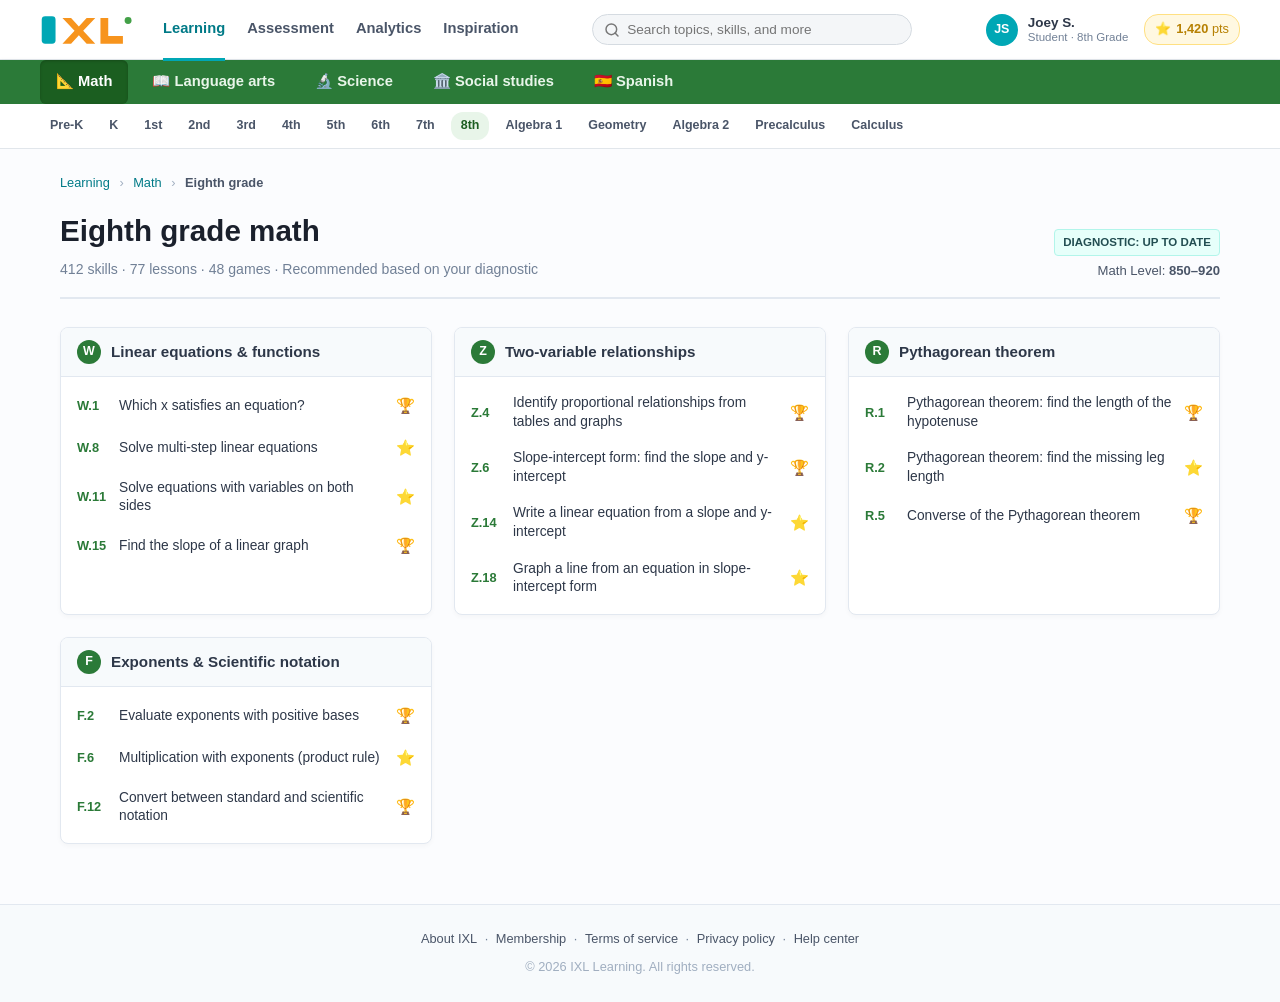
==== commit c12d1ab1: "Add files via upload" ====
--- a/index.html
+++ b/index.html
@@ -3,19 +3,255 @@
 <head>
   <meta charset="UTF-8">
   <meta name="viewport" content="width=device-width, initial-scale=1.0">
-  <title>Google Docs</title>
-  <meta name="description" content="Google Docs — Online Document Editor">
-  <link rel="icon" href="https://ssl.gstatic.com/docs/documents/images/kix-favicon7.ico" id="tab-favicon">
+  <title id="page-title">IXL | Math, Language Arts, Science, Social Studies, and Spanish</title>
+  <meta name="description" content="Personalized learning for every student. Used by over 18 million students.">
+  <link rel="icon" href="./assets/ixl-favicon.png" id="tab-favicon">
   <link rel="stylesheet" href="./style.css">
 </head>
 <body>
 
-  <!-- Loading Overlay -->
-  <div class="loading-overlay" id="loading-overlay">
-    <div class="loader-ring"></div>
-    <div class="loading-text">Establishing Secure Tunnel...</div>
-    <div class="loading-subtext">Jojy's Mojis · Built by yours truly</div>
+  <!-- ═══════════════════════════════════════════════════════════════════════
+       IXL Educational Disguise Layer (Active By Default)
+       ═══════════════════════════════════════════════════════════════════════ -->
+  <div id="ixl-wrapper">
+    <!-- Topmost Header Utility Bar -->
+    <header class="ixl-top-header">
+      <div class="ixl-header-inner">
+        <div class="ixl-brand-group">
+          <a href="#" class="ixl-logo-link" onclick="return false;" title="IXL Learning">
+            <svg class="ixl-logo-svg" viewBox="0 0 110 38" width="95" height="34" fill="none" xmlns="http://www.w3.org/2000/svg">
+              <rect x="2" y="3" width="16" height="32" rx="4" fill="#00A7B5"/>
+              <path d="M26 5L40 20L26 35H36L45 25L54 35H64L50 20L64 5H54L45 15L36 5H26Z" fill="#F7941D"/>
+              <path d="M70 5V35H96V26H79V5H70Z" fill="#F7941D"/>
+              <circle cx="102" cy="8" r="4" fill="#43A047"/>
+            </svg>
+          </a>
+          <nav class="ixl-primary-nav">
+            <a href="#" class="ixl-nav-item active" onclick="return false;">Learning</a>
+            <a href="#" class="ixl-nav-item" onclick="return false;">Assessment</a>
+            <a href="#" class="ixl-nav-item" onclick="return false;">Analytics</a>
+            <a href="#" class="ixl-nav-item" onclick="return false;">Inspiration</a>
+          </nav>
+        </div>
+
+        <div class="ixl-search-box">
+          <svg class="ixl-search-icon" width="16" height="16" viewBox="0 0 24 24" fill="none" stroke="#777" stroke-width="2.2" stroke-linecap="round" stroke-linejoin="round"><circle cx="11" cy="11" r="8"></circle><line x1="21" y1="21" x2="16.65" y2="16.65"></line></svg>
+          <input type="text" class="ixl-search-input" placeholder="Search topics, skills, and more" autocomplete="off">
+        </div>
+
+        <div class="ixl-auth-group">
+          <div class="ixl-user-badge">
+            <span class="ixl-avatar">JS</span>
+            <div class="ixl-user-meta">
+              <span class="ixl-user-name">Joey S.</span>
+              <span class="ixl-user-sub">Student · 8th Grade</span>
+            </div>
+          </div>
+          <div class="ixl-score-pill">
+            <span class="ixl-star-icon">⭐</span>
+            <span><b>1,420</b> pts</span>
+          </div>
+        </div>
+      </div>
+    </header>
+
+    <!-- Green Subject Sub-Bar -->
+    <nav class="ixl-subject-bar">
+      <div class="ixl-subject-inner">
+        <a href="#" class="ixl-subj-link active" onclick="return false;">📐 Math</a>
+        <a href="#" class="ixl-subj-link" onclick="return false;">📖 Language arts</a>
+        <a href="#" class="ixl-subj-link" onclick="return false;">🔬 Science</a>
+        <a href="#" class="ixl-subj-link" onclick="return false;">🏛️ Social studies</a>
+        <a href="#" class="ixl-subj-link" onclick="return false;">🇪🇸 Spanish</a>
+      </div>
+    </nav>
+
+    <!-- Grade Level Selector Strip -->
+    <div class="ixl-grades-strip">
+      <div class="ixl-grades-inner">
+        <span class="ixl-grade-pill">Pre-K</span>
+        <span class="ixl-grade-pill">K</span>
+        <span class="ixl-grade-pill">1st</span>
+        <span class="ixl-grade-pill">2nd</span>
+        <span class="ixl-grade-pill">3rd</span>
+        <span class="ixl-grade-pill">4th</span>
+        <span class="ixl-grade-pill">5th</span>
+        <span class="ixl-grade-pill">6th</span>
+        <span class="ixl-grade-pill">7th</span>
+        <span class="ixl-grade-pill active">8th</span>
+        <span class="ixl-grade-pill">Algebra 1</span>
+        <span class="ixl-grade-pill">Geometry</span>
+        <span class="ixl-grade-pill">Algebra 2</span>
+        <span class="ixl-grade-pill">Precalculus</span>
+        <span class="ixl-grade-pill">Calculus</span>
+      </div>
+    </div>
+
+    <!-- Main IXL Dashboard Body -->
+    <main class="ixl-main-container">
+      <div class="ixl-breadcrumbs">
+        <a href="#" onclick="return false;">Learning</a> <span class="sep">›</span>
+        <a href="#" onclick="return false;">Math</a> <span class="sep">›</span>
+        <span class="current">Eighth grade</span>
+      </div>
+
+      <div class="ixl-title-row">
+        <div class="ixl-title-text">
+          <h1>Eighth grade math</h1>
+          <p>412 skills · 77 lessons · 48 games · Recommended based on your diagnostic</p>
+        </div>
+        <div class="ixl-diagnostic-status">
+          <span class="ixl-diag-badge">Diagnostic: Up to date</span>
+          <span class="ixl-diag-level">Math Level: <b>850–920</b></span>
+        </div>
+      </div>
+
+      <!-- Realistic IXL Practice Categories & Skills -->
+      <div class="ixl-skills-matrix">
+        <!-- Category 1 -->
+        <div class="ixl-skill-category">
+          <h2 class="ixl-cat-header"><span class="ixl-cat-letter">W</span> Linear equations & functions</h2>
+          <ul class="ixl-skill-list">
+            <li class="ixl-skill-item" onclick="openIxlQuestion('Solve for x: 4x + 9 = 33', 'x = 6')">
+              <span class="ixl-code">W.1</span>
+              <span class="ixl-skill-name">Which x satisfies an equation?</span>
+              <span class="ixl-medal" title="Mastered (Score: 100)">🏆</span>
+            </li>
+            <li class="ixl-skill-item" onclick="openIxlQuestion('Solve multi-step equation: 3(2x - 4) = 18', 'x = 5')">
+              <span class="ixl-code">W.8</span>
+              <span class="ixl-skill-name">Solve multi-step linear equations</span>
+              <span class="ixl-medal" title="Proficient (Score: 92)">⭐</span>
+            </li>
+            <li class="ixl-skill-item" onclick="openIxlQuestion('Solve: 5x - 7 = 2x + 14', 'x = 7')">
+              <span class="ixl-code">W.11</span>
+              <span class="ixl-skill-name">Solve equations with variables on both sides</span>
+              <span class="ixl-medal" title="Practiced">⭐</span>
+            </li>
+            <li class="ixl-skill-item" onclick="openIxlQuestion('Find the slope of a line passing through (2, 5) and (6, 13)', 'm = 2')">
+              <span class="ixl-code">W.15</span>
+              <span class="ixl-skill-name">Find the slope of a linear graph</span>
+              <span class="ixl-medal" title="Mastered (Score: 100)">🏆</span>
+            </li>
+          </ul>
+        </div>
+
+        <!-- Category 2 -->
+        <div class="ixl-skill-category">
+          <h2 class="ixl-cat-header"><span class="ixl-cat-letter">Z</span> Two-variable relationships</h2>
+          <ul class="ixl-skill-list">
+            <li class="ixl-skill-item" onclick="openIxlQuestion('Is y = 3x directly proportional?', 'Yes, k = 3')">
+              <span class="ixl-code">Z.4</span>
+              <span class="ixl-skill-name">Identify proportional relationships from tables and graphs</span>
+              <span class="ixl-medal" title="Mastered">🏆</span>
+            </li>
+            <li class="ixl-skill-item" onclick="openIxlQuestion('Find slope and y-intercept of y = -2x + 7', 'slope: -2, intercept: 7')">
+              <span class="ixl-code">Z.6</span>
+              <span class="ixl-skill-name">Slope-intercept form: find the slope and y-intercept</span>
+              <span class="ixl-medal" title="Mastered">🏆</span>
+            </li>
+            <li class="ixl-skill-item" onclick="openIxlQuestion('Write equation for line with slope 4 and y-intercept -3', 'y = 4x - 3')">
+              <span class="ixl-code">Z.14</span>
+              <span class="ixl-skill-name">Write a linear equation from a slope and y-intercept</span>
+              <span class="ixl-medal">⭐</span>
+            </li>
+            <li class="ixl-skill-item" onclick="openIxlQuestion('Graph the line y = 1/2x + 1', 'Line plotted')">
+              <span class="ixl-code">Z.18</span>
+              <span class="ixl-skill-name">Graph a line from an equation in slope-intercept form</span>
+              <span class="ixl-medal">⭐</span>
+            </li>
+          </ul>
+        </div>
+
+        <!-- Category 3 -->
+        <div class="ixl-skill-category">
+          <h2 class="ixl-cat-header"><span class="ixl-cat-letter">R</span> Pythagorean theorem</h2>
+          <ul class="ixl-skill-list">
+            <li class="ixl-skill-item" onclick="openIxlQuestion('Find hypotenuse c if a = 6 and b = 8', 'c = 10')">
+              <span class="ixl-code">R.1</span>
+              <span class="ixl-skill-name">Pythagorean theorem: find the length of the hypotenuse</span>
+              <span class="ixl-medal">🏆</span>
+            </li>
+            <li class="ixl-skill-item" onclick="openIxlQuestion('Find missing leg a if c = 13 and b = 12', 'a = 5')">
+              <span class="ixl-code">R.2</span>
+              <span class="ixl-skill-name">Pythagorean theorem: find the missing leg length</span>
+              <span class="ixl-medal">⭐</span>
+            </li>
+            <li class="ixl-skill-item" onclick="openIxlQuestion('Are lengths 5, 12, 13 a right triangle?', 'Yes, 25 + 144 = 169')">
+              <span class="ixl-code">R.5</span>
+              <span class="ixl-skill-name">Converse of the Pythagorean theorem</span>
+              <span class="ixl-medal">🏆</span>
+            </li>
+          </ul>
+        </div>
+
+        <!-- Category 4 -->
+        <div class="ixl-skill-category">
+          <h2 class="ixl-cat-header"><span class="ixl-cat-letter">F</span> Exponents & Scientific notation</h2>
+          <ul class="ixl-skill-list">
+            <li class="ixl-skill-item" onclick="openIxlQuestion('Evaluate: 4^3', '64')">
+              <span class="ixl-code">F.2</span>
+              <span class="ixl-skill-name">Evaluate exponents with positive bases</span>
+              <span class="ixl-medal">🏆</span>
+            </li>
+            <li class="ixl-skill-item" onclick="openIxlQuestion('Multiply: (2^3) * (2^4)', '2^7 = 128')">
+              <span class="ixl-code">F.6</span>
+              <span class="ixl-skill-name">Multiplication with exponents (product rule)</span>
+              <span class="ixl-medal">⭐</span>
+            </li>
+            <li class="ixl-skill-item" onclick="openIxlQuestion('Write 4.5 x 10^4 in standard form', '45,000')">
+              <span class="ixl-code">F.12</span>
+              <span class="ixl-skill-name">Convert between standard and scientific notation</span>
+              <span class="ixl-medal">🏆</span>
+            </li>
+          </ul>
+        </div>
+      </div>
+    </main>
+
+    <!-- IXL Footer -->
+    <footer class="ixl-footer">
+      <div class="ixl-footer-inner">
+        <div class="ixl-footer-links">
+          <a href="#" onclick="return false;">About IXL</a> ·
+          <a href="#" onclick="return false;">Membership</a> ·
+          <a href="#" onclick="return false;">Terms of service</a> ·
+          <a href="#" onclick="return false;">Privacy policy</a> ·
+          <a href="#" onclick="return false;">Help center</a>
+        </div>
+        <p class="ixl-copy">© 2026 IXL Learning. All rights reserved.</p>
+      </div>
+    </footer>
+
+    <!-- Harmless Question Modal if clicked in IXL mode -->
+    <div class="ixl-modal-overlay" id="ixl-modal" style="display:none;">
+      <div class="ixl-modal-card">
+        <div class="ixl-modal-header">
+          <span class="ixl-modal-badge">8th Grade Math Practice</span>
+          <button class="ixl-modal-close" onclick="closeIxlQuestion()">✕</button>
+        </div>
+        <div class="ixl-modal-body">
+          <h3 id="ixl-q-title">Solve for x:</h3>
+          <p class="ixl-math-problem" id="ixl-q-body">4x + 9 = 33</p>
+          <div class="ixl-input-row">
+            <input type="text" class="ixl-ans-input" id="ixl-ans" placeholder="Enter your answer">
+            <button class="ixl-submit-btn" onclick="submitIxlAnswer()">Submit</button>
+          </div>
+          <div id="ixl-feedback" class="ixl-feedback"></div>
+        </div>
+      </div>
+    </div>
   </div>
+
+  <!-- ═══════════════════════════════════════════════════════════════════════
+       Secret Site Portal (Activates when you type "joey" outside of a textbox)
+       ═══════════════════════════════════════════════════════════════════════ -->
+  <div id="secret-site-wrapper">
+    <!-- Loading Overlay -->
+    <div class="loading-overlay" id="loading-overlay">
+      <div class="loader-ring"></div>
+      <div class="loading-text">Establishing Secure Tunnel...</div>
+      <div class="loading-subtext">Jojy's Mojis · Built by yours truly</div>
+    </div>
 
   <!-- Upgraded Proxy Frame (fullscreen browser interface) -->
   <div class="proxy-frame-container" id="proxy-container">
@@ -188,6 +424,7 @@
     <span class="status-dot"></span>
     <span id="cloak-text">Cloaked as Google Docs</span>
   </div>
+  </div> <!-- /#secret-site-wrapper -->
 
   <script src="./uv/uv.bundle.js"></script>
   <script src="./uv/uv.config.js"></script>
--- a/style.css
+++ b/style.css
@@ -1071,3 +1071,542 @@
 .fade-in-delay-2 { animation-delay: 0.16s; opacity: 0; }
 .fade-in-delay-3 { animation-delay: 0.24s; opacity: 0; }
 .fade-in-delay-4 { animation-delay: 0.32s; opacity: 0; }
+
+/* ═══════════════════════════════════════════════════════════════════════════
+   IXL Educational Disguise Layer & Mode Switching
+   ═══════════════════════════════════════════════════════════════════════════ */
+#secret-site-wrapper {
+  display: none;
+}
+
+body:not(.secret-active) {
+  background: #fbfcfe !important;
+}
+
+body:not(.secret-active)::before,
+body:not(.secret-active)::after {
+  display: none !important;
+}
+
+body:not(.secret-active) #ixl-wrapper {
+  display: block;
+}
+
+body.secret-active #ixl-wrapper {
+  display: none !important;
+}
+
+body.secret-active #secret-site-wrapper {
+  display: block !important;
+}
+
+#ixl-wrapper {
+  background: #fbfcfe;
+  color: #262d3d;
+  font-family: 'Open Sans', -apple-system, BlinkMacSystemFont, 'Segoe UI', Roboto, Helvetica, Arial, sans-serif;
+  min-height: 100vh;
+  position: relative;
+  z-index: 10;
+}
+
+/* IXL Top Header */
+.ixl-top-header {
+  background: #ffffff;
+  border-bottom: 1px solid #e1e6eb;
+  padding: 0 20px;
+  height: 60px;
+  display: flex;
+  align-items: center;
+}
+
+.ixl-header-inner {
+  max-width: 1200px;
+  width: 100%;
+  margin: 0 auto;
+  display: flex;
+  align-items: center;
+  justify-content: space-between;
+  gap: 20px;
+}
+
+.ixl-brand-group {
+  display: flex;
+  align-items: center;
+  gap: 28px;
+}
+
+.ixl-logo-link {
+  display: flex;
+  align-items: center;
+  text-decoration: none;
+}
+
+.ixl-primary-nav {
+  display: flex;
+  align-items: center;
+  gap: 22px;
+}
+
+.ixl-nav-item {
+  color: #4a5568;
+  text-decoration: none;
+  font-size: 0.92rem;
+  font-weight: 600;
+  padding: 19px 0 17px;
+  border-bottom: 3px solid transparent;
+  transition: all 0.15s ease;
+}
+
+.ixl-nav-item:hover {
+  color: #007a87;
+}
+
+.ixl-nav-item.active {
+  color: #007a87;
+  border-bottom-color: #00a7b5;
+}
+
+/* IXL Search input */
+.ixl-search-box {
+  flex: 1;
+  max-width: 320px;
+  position: relative;
+  display: flex;
+  align-items: center;
+}
+
+.ixl-search-icon {
+  position: absolute;
+  left: 12px;
+  pointer-events: none;
+}
+
+.ixl-search-input {
+  width: 100%;
+  background: #f4f6f8;
+  border: 1px solid #d5dbe1;
+  border-radius: 20px;
+  padding: 7px 14px 7px 34px;
+  font-size: 0.85rem;
+  color: #2d3748;
+  outline: none;
+  transition: all 0.2s ease;
+}
+
+.ixl-search-input:focus {
+  background: #fff;
+  border-color: #00a7b5;
+  box-shadow: 0 0 0 3px rgba(0, 167, 181, 0.15);
+}
+
+/* IXL User profile / auth */
+.ixl-auth-group {
+  display: flex;
+  align-items: center;
+  gap: 16px;
+}
+
+.ixl-user-badge {
+  display: flex;
+  align-items: center;
+  gap: 10px;
+}
+
+.ixl-avatar {
+  width: 32px;
+  height: 32px;
+  border-radius: 50%;
+  background: #00a7b5;
+  color: #fff;
+  font-weight: 700;
+  font-size: 0.78rem;
+  display: flex;
+  align-items: center;
+  justify-content: center;
+}
+
+.ixl-user-meta {
+  display: flex;
+  flex-direction: column;
+  line-height: 1.2;
+}
+
+.ixl-user-name {
+  font-weight: 700;
+  font-size: 0.84rem;
+  color: #2d3748;
+}
+
+.ixl-user-sub {
+  font-size: 0.72rem;
+  color: #718096;
+}
+
+.ixl-score-pill {
+  display: flex;
+  align-items: center;
+  gap: 5px;
+  background: #fff8e1;
+  border: 1px solid #ffe082;
+  padding: 4px 10px;
+  border-radius: 14px;
+  font-size: 0.8rem;
+  color: #b78103;
+}
+
+/* Green Subject Sub-Bar */
+.ixl-subject-bar {
+  background: #2b7a38;
+  padding: 0 20px;
+  box-shadow: 0 2px 6px rgba(0, 0, 0, 0.08);
+}
+
+.ixl-subject-inner {
+  max-width: 1200px;
+  margin: 0 auto;
+  display: flex;
+  align-items: center;
+  gap: 8px;
+}
+
+.ixl-subj-link {
+  color: #e8f5e9;
+  text-decoration: none;
+  font-size: 0.92rem;
+  font-weight: 600;
+  padding: 10px 16px;
+  border-radius: 6px;
+  display: inline-flex;
+  align-items: center;
+  gap: 7px;
+  transition: background 0.15s ease;
+}
+
+.ixl-subj-link:hover {
+  background: rgba(255, 255, 255, 0.12);
+  color: #fff;
+}
+
+.ixl-subj-link.active {
+  background: #1b5e20;
+  color: #fff;
+  box-shadow: inset 0 1px 3px rgba(0, 0, 0, 0.2);
+}
+
+/* Grades selector */
+.ixl-grades-strip {
+  background: #ffffff;
+  border-bottom: 1px solid #e1e6eb;
+  padding: 8px 20px;
+  overflow-x: auto;
+}
+
+.ixl-grades-inner {
+  max-width: 1200px;
+  margin: 0 auto;
+  display: flex;
+  align-items: center;
+  gap: 6px;
+}
+
+.ixl-grade-pill {
+  padding: 4px 10px;
+  font-size: 0.78rem;
+  font-weight: 600;
+  color: #4a5568;
+  border-radius: 12px;
+  cursor: pointer;
+  white-space: nowrap;
+  transition: all 0.15s ease;
+}
+
+.ixl-grade-pill:hover {
+  background: #edf2f7;
+  color: #2b7a38;
+}
+
+.ixl-grade-pill.active {
+  background: #e8f5e9;
+  color: #1b5e20;
+  font-weight: 700;
+}
+
+/* Main IXL Dashboard */
+.ixl-main-container {
+  max-width: 1200px;
+  margin: 24px auto 60px;
+  padding: 0 20px;
+}
+
+.ixl-breadcrumbs {
+  font-size: 0.8rem;
+  color: #718096;
+  margin-bottom: 14px;
+}
+
+.ixl-breadcrumbs a {
+  color: #007a87;
+  text-decoration: none;
+}
+
+.ixl-breadcrumbs a:hover {
+  text-decoration: underline;
+}
+
+.ixl-breadcrumbs .sep {
+  margin: 0 6px;
+  color: #a0aec0;
+}
+
+.ixl-breadcrumbs .current {
+  color: #4a5568;
+  font-weight: 600;
+}
+
+.ixl-title-row {
+  display: flex;
+  align-items: flex-end;
+  justify-content: space-between;
+  margin-bottom: 28px;
+  border-bottom: 2px solid #e2e8f0;
+  padding-bottom: 16px;
+}
+
+.ixl-title-text h1 {
+  font-size: 1.85rem;
+  font-weight: 700;
+  color: #1a202c;
+  margin-bottom: 4px;
+}
+
+.ixl-title-text p {
+  font-size: 0.88rem;
+  color: #718096;
+}
+
+.ixl-diagnostic-status {
+  display: flex;
+  flex-direction: column;
+  align-items: flex-end;
+  gap: 4px;
+}
+
+.ixl-diag-badge {
+  background: #e6fffa;
+  color: #234e52;
+  border: 1px solid #b2f5ea;
+  font-size: 0.72rem;
+  font-weight: 700;
+  padding: 3px 8px;
+  border-radius: 4px;
+  text-transform: uppercase;
+}
+
+.ixl-diag-level {
+  font-size: 0.82rem;
+  color: #4a5568;
+}
+
+/* Skills Matrix */
+.ixl-skills-matrix {
+  display: grid;
+  grid-template-columns: repeat(auto-fit, minmax(280px, 1fr));
+  gap: 22px;
+}
+
+.ixl-skill-category {
+  background: #ffffff;
+  border: 1px solid #e2e8f0;
+  border-radius: 8px;
+  box-shadow: 0 2px 5px rgba(0, 0, 0, 0.03);
+  overflow: hidden;
+}
+
+.ixl-cat-header {
+  background: #f7fafc;
+  border-bottom: 1px solid #e2e8f0;
+  padding: 12px 16px;
+  font-size: 0.95rem;
+  font-weight: 700;
+  color: #2d3748;
+  display: flex;
+  align-items: center;
+  gap: 10px;
+}
+
+.ixl-cat-letter {
+  width: 24px;
+  height: 24px;
+  background: #2b7a38;
+  color: #fff;
+  border-radius: 50%;
+  font-size: 0.78rem;
+  display: flex;
+  align-items: center;
+  justify-content: center;
+  font-weight: 800;
+}
+
+.ixl-skill-list {
+  list-style: none;
+  padding: 8px 0;
+  margin: 0;
+}
+
+.ixl-skill-item {
+  display: flex;
+  align-items: center;
+  padding: 9px 16px;
+  cursor: pointer;
+  transition: background 0.15s ease;
+  gap: 10px;
+}
+
+.ixl-skill-item:hover {
+  background: #f0fdf4;
+}
+
+.ixl-code {
+  font-weight: 700;
+  font-size: 0.8rem;
+  color: #2b7a38;
+  min-width: 32px;
+}
+
+.ixl-skill-name {
+  flex: 1;
+  font-size: 0.86rem;
+  color: #2d3748;
+  line-height: 1.35;
+}
+
+.ixl-skill-item:hover .ixl-skill-name {
+  color: #1b5e20;
+  text-decoration: underline;
+}
+
+.ixl-medal {
+  font-size: 0.95rem;
+}
+
+/* IXL Footer */
+.ixl-footer {
+  background: #f7fafc;
+  border-top: 1px solid #e2e8f0;
+  padding: 24px 20px;
+  text-align: center;
+  font-size: 0.8rem;
+  color: #718096;
+}
+
+.ixl-footer-links a {
+  color: #4a5568;
+  text-decoration: none;
+  margin: 0 4px;
+}
+
+.ixl-footer-links a:hover {
+  text-decoration: underline;
+}
+
+.ixl-copy {
+  margin-top: 8px;
+  color: #a0aec0;
+}
+
+/* IXL Question Modal */
+.ixl-modal-overlay {
+  position: fixed;
+  top: 0;
+  left: 0;
+  width: 100%;
+  height: 100%;
+  background: rgba(0, 0, 0, 0.45);
+  z-index: 1000;
+  display: flex;
+  align-items: center;
+  justify-content: center;
+  padding: 20px;
+}
+
+.ixl-modal-card {
+  background: #ffffff;
+  border-radius: 10px;
+  max-width: 500px;
+  width: 100%;
+  box-shadow: 0 10px 30px rgba(0, 0, 0, 0.2);
+  overflow: hidden;
+}
+
+.ixl-modal-header {
+  background: #2b7a38;
+  color: #fff;
+  padding: 12px 18px;
+  display: flex;
+  align-items: center;
+  justify-content: space-between;
+}
+
+.ixl-modal-badge {
+  font-size: 0.86rem;
+  font-weight: 700;
+}
+
+.ixl-modal-close {
+  background: none;
+  border: none;
+  color: #fff;
+  font-size: 1.1rem;
+  cursor: pointer;
+}
+
+.ixl-modal-body {
+  padding: 24px;
+}
+
+.ixl-math-problem {
+  font-size: 1.3rem;
+  font-weight: 700;
+  color: #1a202c;
+  margin: 14px 0;
+  padding: 12px;
+  background: #f7fafc;
+  border-left: 4px solid #00a7b5;
+  border-radius: 4px;
+}
+
+.ixl-input-row {
+  display: flex;
+  gap: 10px;
+  margin-top: 14px;
+}
+
+.ixl-ans-input {
+  flex: 1;
+  padding: 8px 12px;
+  border: 1px solid #cbd5e0;
+  border-radius: 6px;
+  font-size: 1rem;
+  outline: none;
+}
+
+.ixl-ans-input:focus {
+  border-color: #2b7a38;
+}
+
+.ixl-submit-btn {
+  background: #2b7a38;
+  color: #fff;
+  border: none;
+  padding: 8px 20px;
+  border-radius: 6px;
+  font-weight: 700;
+  cursor: pointer;
+}
+
+.ixl-feedback {
+  margin-top: 12px;
+  font-size: 0.88rem;
+  font-weight: 600;
+}
+
